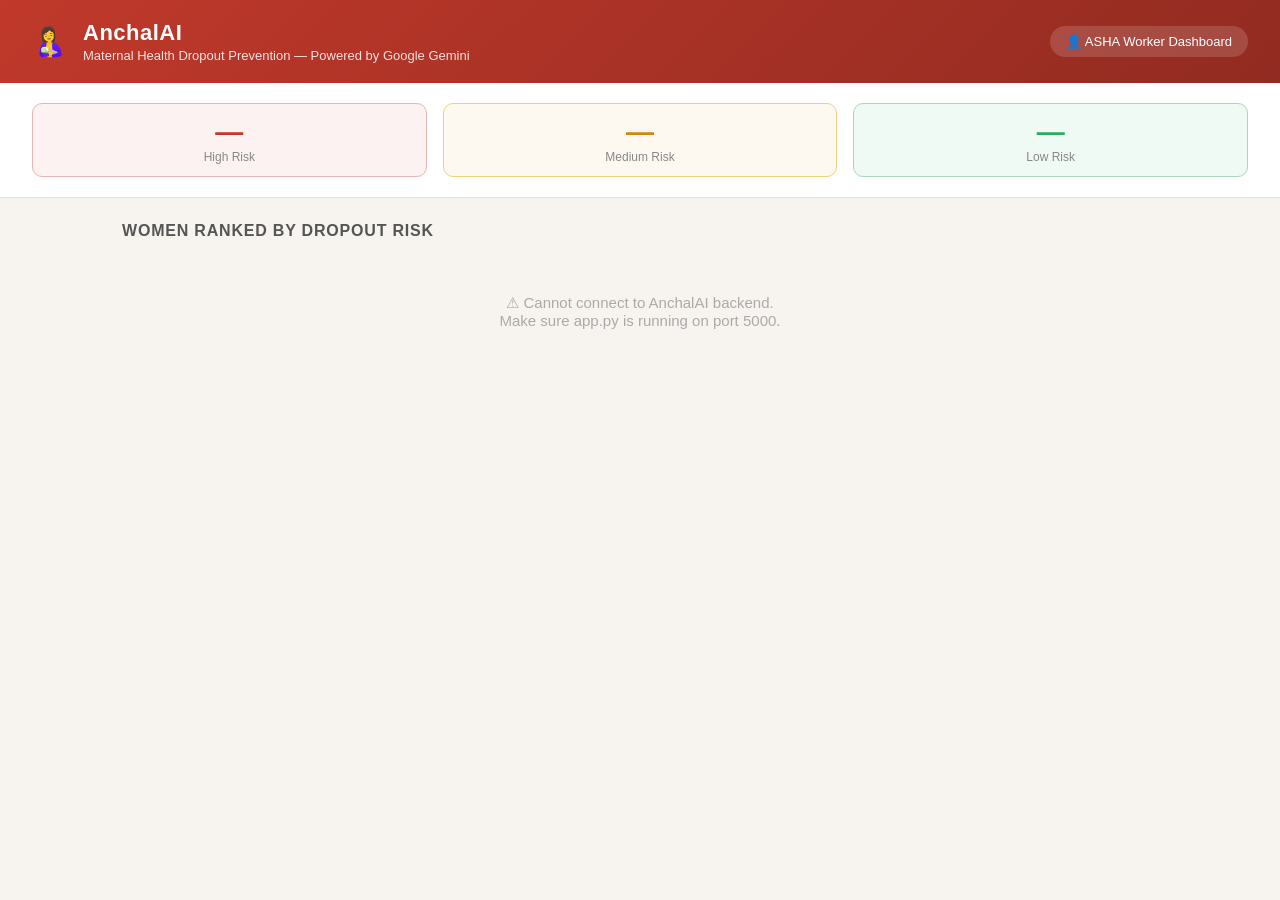
==== frontend/index.html @ 938de01f "Add responsive frontend HTML dashboard" ====
<!DOCTYPE html>
<html lang="en">

<head>
    <meta charset="UTF-8" />
    <meta name="viewport" content="width=device-width, initial-scale=1.0" />
    <title>AnchalAI — Maternal Health Dashboard</title>
    <style>
        * {
            margin: 0;
            padding: 0;
            box-sizing: border-box;
        }

        body {
            font-family: 'Segoe UI', sans-serif;
            background: #f7f3ef;
            color: #2d2d2d;
            min-height: 100vh;
        }

        /* HEADER */
        header {
            background: linear-gradient(135deg, #c0392b, #922b21);
            color: white;
            padding: 20px 32px;
            display: flex;
            align-items: center;
            gap: 16px;
            box-shadow: 0 2px 12px rgba(0, 0, 0, 0.15);
        }

        header .logo {
            font-size: 28px;
        }

        header h1 {
            font-size: 22px;
            font-weight: 700;
            letter-spacing: 0.5px;
        }

        header p {
            font-size: 13px;
            opacity: 0.85;
            margin-top: 2px;
        }

        header .asha-badge {
            margin-left: auto;
            background: rgba(255, 255, 255, 0.15);
            border-radius: 20px;
            padding: 8px 16px;
            font-size: 13px;
        }

        /* STATS BAR */
        .stats-bar {
            display: flex;
            gap: 16px;
            padding: 20px 32px;
            background: white;
            border-bottom: 1px solid #e8e0d8;
        }

        .stat-card {
            flex: 1;
            text-align: center;
            padding: 12px;
            border-radius: 10px;
        }

        .stat-card.high {
            background: #fdf2f2;
            border: 1px solid #e8b4b4;
        }

        .stat-card.medium {
            background: #fef9f0;
            border: 1px solid #f0d080;
        }

        .stat-card.low {
            background: #f0faf4;
            border: 1px solid #a8d8b8;
        }

        .stat-card .number {
            font-size: 28px;
            font-weight: 800;
        }

        .stat-card.high .number {
            color: #c0392b;
        }

        .stat-card.medium .number {
            color: #d4860a;
        }

        .stat-card.low .number {
            color: #27ae60;
        }

        .stat-card .label {
            font-size: 12px;
            color: #888;
            margin-top: 2px;
        }

        /* MAIN */
        main {
            padding: 24px 32px;
            max-width: 1100px;
            margin: 0 auto;
        }

        .section-title {
            font-size: 16px;
            font-weight: 700;
            color: #555;
            margin-bottom: 14px;
            text-transform: uppercase;
            letter-spacing: 0.8px;
        }

        /* WOMAN CARDS */
        .women-list {
            display: flex;
            flex-direction: column;
            gap: 12px;
        }

        .woman-card {
            background: white;
            border-radius: 12px;
            padding: 18px 22px;
            display: flex;
            align-items: center;
            gap: 18px;
            box-shadow: 0 1px 6px rgba(0, 0, 0, 0.06);
            border-left: 5px solid #ddd;
            cursor: pointer;
            transition: transform 0.15s, box-shadow 0.15s;
        }

        .woman-card:hover {
            transform: translateY(-2px);
            box-shadow: 0 4px 16px rgba(0, 0, 0, 0.1);
        }

        .woman-card.High {
            border-left-color: #c0392b;
        }

        .woman-card.Medium {
            border-left-color: #e67e22;
        }

        .woman-card.Low {
            border-left-color: #27ae60;
        }

        .rank {
            font-size: 20px;
            font-weight: 800;
            color: #ccc;
            width: 32px;
            text-align: center;
        }

        .avatar {
            width: 44px;
            height: 44px;
            border-radius: 50%;
            background: #f0e6e6;
            display: flex;
            align-items: center;
            justify-content: center;
            font-size: 22px;
        }

        .woman-info {
            flex: 1;
        }

        .woman-info .name {
            font-size: 15px;
            font-weight: 700;
        }

        .woman-info .details {
            font-size: 12px;
            color: #888;
            margin-top: 3px;
        }

        .risk-badge {
            padding: 6px 14px;
            border-radius: 20px;
            font-size: 12px;
            font-weight: 700;
        }

        .risk-badge.High {
            background: #fdf2f2;
            color: #c0392b;
        }

        .risk-badge.Medium {
            background: #fef9f0;
            color: #d4860a;
        }

        .risk-badge.Low {
            background: #f0faf4;
            color: #27ae60;
        }

        .risk-percent {
            font-size: 22px;
            font-weight: 800;
            width: 64px;
            text-align: right;
        }

        .risk-percent.High {
            color: #c0392b;
        }

        .risk-percent.Medium {
            color: #e67e22;
        }

        .risk-percent.Low {
            color: #27ae60;
        }

        .reach-btn {
            background: #c0392b;
            color: white;
            border: none;
            padding: 9px 18px;
            border-radius: 8px;
            font-size: 13px;
            font-weight: 600;
            cursor: pointer;
            transition: background 0.2s;
        }

        .reach-btn:hover {
            background: #a93226;
        }

        /* MODAL */
        .modal-overlay {
            display: none;
            position: fixed;
            inset: 0;
            background: rgba(0, 0, 0, 0.5);
            z-index: 100;
            align-items: center;
            justify-content: center;
        }

        .modal-overlay.active {
            display: flex;
        }

        .modal {
            background: white;
            border-radius: 16px;
            padding: 32px;
            max-width: 520px;
            width: 90%;
            box-shadow: 0 8px 40px rgba(0, 0, 0, 0.2);
        }

        .modal h2 {
            font-size: 18px;
            margin-bottom: 6px;
        }

        .modal .subtitle {
            font-size: 13px;
            color: #888;
            margin-bottom: 20px;
        }

        .factors-list {
            background: #fdf2f2;
            border-radius: 10px;
            padding: 14px 18px;
            margin-bottom: 20px;
        }

        .factors-list p {
            font-size: 13px;
            font-weight: 700;
            color: #c0392b;
            margin-bottom: 8px;
        }

        .factors-list ul {
            list-style: none;
            display: flex;
            flex-direction: column;
            gap: 5px;
        }

        .factors-list ul li::before {
            content: "⚠ ";
            font-size: 11px;
        }

        .factors-list ul li {
            font-size: 13px;
            color: #555;
        }

        .lang-select {
            display: flex;
            gap: 10px;
            margin-bottom: 16px;
        }

        .lang-btn {
            flex: 1;
            padding: 9px;
            border: 2px solid #e0d8d0;
            border-radius: 8px;
            background: white;
            cursor: pointer;
            font-size: 13px;
            font-weight: 600;
            transition: all 0.2s;
        }

        .lang-btn.active {
            border-color: #c0392b;
            background: #fdf2f2;
            color: #c0392b;
        }

        .message-box {
            background: #f7f3ef;
            border-radius: 10px;
            padding: 16px;
            font-size: 15px;
            line-height: 1.7;
            min-height: 80px;
            margin-bottom: 20px;
            border: 1px solid #e8e0d8;
        }

        .message-box.loading {
            color: #aaa;
            font-style: italic;
        }

        .modal-actions {
            display: flex;
            gap: 10px;
        }

        .btn-primary {
            flex: 1;
            background: #c0392b;
            color: white;
            border: none;
            padding: 12px;
            border-radius: 8px;
            font-size: 14px;
            font-weight: 700;
            cursor: pointer;
        }

        .btn-secondary {
            flex: 1;
            background: white;
            color: #555;
            border: 2px solid #e0d8d0;
            padding: 12px;
            border-radius: 8px;
            font-size: 14px;
            font-weight: 600;
            cursor: pointer;
        }

        .loading-spinner {
            text-align: center;
            padding: 40px;
            color: #aaa;
            font-size: 15px;
        }
    </style>
</head>

<body>

    <header>
        <div class="logo">🤱</div>
        <div>
            <h1>AnchalAI</h1>
            <p>Maternal Health Dropout Prevention — Powered by Google Gemini</p>
        </div>
        <div class="asha-badge">👤 ASHA Worker Dashboard</div>
    </header>

    <div class="stats-bar" id="statsBar">
        <div class="stat-card high">
            <div class="number" id="highCount">—</div>
            <div class="label">High Risk</div>
        </div>
        <div class="stat-card medium">
            <div class="number" id="medCount">—</div>
            <div class="label">Medium Risk</div>
        </div>
        <div class="stat-card low">
            <div class="number" id="lowCount">—</div>
            <div class="label">Low Risk</div>
        </div>
    </div>

    <main>
        <div class="section-title">Women Ranked by Dropout Risk</div>
        <div class="women-list" id="womenList">
            <div class="loading-spinner">Loading profiles...</div>
        </div>
    </main>

    <!-- MODAL -->
    <div class="modal-overlay" id="modalOverlay">
        <div class="modal">
            <h2 id="modalTitle">Reach Out</h2>
            <p class="subtitle" id="modalSubtitle"></p>

            <div class="factors-list" id="factorsList"></div>

            <div class="lang-select">
                <button class="lang-btn active" onclick="switchLang('Bengali', this)">বাংলা Bengali</button>
                <button class="lang-btn" onclick="switchLang('Hindi', this)">हिंदी Hindi</button>
                <button class="lang-btn" onclick="switchLang('English', this)">English</button>
            </div>

            <div class="message-box" id="messageBox">Generating message...</div>

            <div class="modal-actions">
                <button class="btn-primary" onclick="markContacted()">✓ Mark Contacted</button>
                <button class="btn-secondary" onclick="closeModal()">Close</button>
            </div>
        </div>
    </div>

    <script>
        const API = "http://127.0.0.1:5000";
        let currentProfile = null;
        let currentLang = "Bengali";
        let allWomen = [];

        const names = [
            "Rina Devi", "Sunita Mondal", "Parvati Das", "Meera Ghosh", "Anita Saha",
            "Lakshmi Roy", "Priya Mandal", "Rekha Biswas", "Champa Sarkar", "Durga Pal",
            "Kavita Singh", "Shanti Devi", "Radha Kumari", "Usha Bala", "Geeta Mahato",
            "Sumitra Das", "Anjali Roy", "Bina Halder", "Mala Chatterjee", "Tara Mondal"
        ];

        async function loadDashboard() {
            try {
                const res = await fetch(`${API}/dashboard`);
                const women = await res.json();
                allWomen = women;

                // Stats
                document.getElementById("highCount").textContent =
                    women.filter(w => w.risk_label === "High").length;
                document.getElementById("medCount").textContent =
                    women.filter(w => w.risk_label === "Medium").length;
                document.getElementById("lowCount").textContent =
                    women.filter(w => w.risk_label === "Low").length;

                // Render cards
                const list = document.getElementById("womenList");
                list.innerHTML = "";

                women.forEach((w, i) => {
                    const missedVisit = w.attended_last_visit === 0 ? "Missed last visit" : "Attended last visit";
                    const card = document.createElement("div");
                    card.className = `woman-card ${w.risk_label}`;
                    card.innerHTML = `
          <div class="rank">${i + 1}</div>
          <div class="avatar">🤱</div>
          <div class="woman-info">
            <div class="name">${names[i] || "Patient #" + w.id}</div>
            <div class="details">Age ${w.age} · ${w.distance_to_phc_km} km from PHC · ${missedVisit}</div>
          </div>
          <span class="risk-badge ${w.risk_label}">${w.risk_label} Risk</span>
          <div class="risk-percent ${w.risk_label}">${w.risk_percent}%</div>
          <button class="reach-btn" onclick="openModal(${i})">Reach Out</button>
        `;
                    list.appendChild(card);
                });

            } catch (e) {
                document.getElementById("womenList").innerHTML =
                    `<div class="loading-spinner">⚠ Cannot connect to AnchalAI backend.<br>Make sure app.py is running on port 5000.</div>`;
            }
        }

        async function openModal(index) {
            const w = allWomen[index];
            currentProfile = w;
            currentLang = "Bengali";

            document.querySelectorAll(".lang-btn").forEach((b, i) => {
                b.classList.toggle("active", i === 0);
            });

            document.getElementById("modalTitle").textContent =
                `Reach Out to ${names[index] || "Patient #" + w.id}`;
            document.getElementById("modalSubtitle").textContent =
                `Risk Score: ${w.risk_percent}% · ${w.risk_label} Risk`;

            document.getElementById("modalOverlay").classList.add("active");
            await generateMessage();
        }

        async function generateMessage() {
            const box = document.getElementById("messageBox");
            box.className = "message-box loading";
            box.textContent = "Generating personalized message with Gemini...";

            try {
                const res = await fetch(`${API}/predict`, {
                    method: "POST",
                    headers: { "Content-Type": "application/json" },
                    body: JSON.stringify({ ...currentProfile, language: currentLang })
                });
                const data = await res.json();

                box.className = "message-box";
                box.textContent = data.message;

                // Show factors
                if (data.top_factors && data.top_factors.length > 0) {
                    document.getElementById("factorsList").innerHTML = `
          <p>⚠ Why she's flagged:</p>
          <ul>${data.top_factors.map(f => `<li>${f}</li>`).join("")}</ul>
        `;
                }

            } catch (e) {
                box.className = "message-box";
                box.textContent = "Error generating message. Check backend connection.";
            }
        }

        async function switchLang(lang, btn) {
            currentLang = lang;
            document.querySelectorAll(".lang-btn").forEach(b => b.classList.remove("active"));
            btn.classList.add("active");
            await generateMessage();
        }

        function markContacted() {
            alert("✓ Marked as contacted. Follow-up scheduled in 7 days.");
            closeModal();
        }

        function closeModal() {
            document.getElementById("modalOverlay").classList.remove("active");
        }

        loadDashboard();
    </script>
</body>

</html>
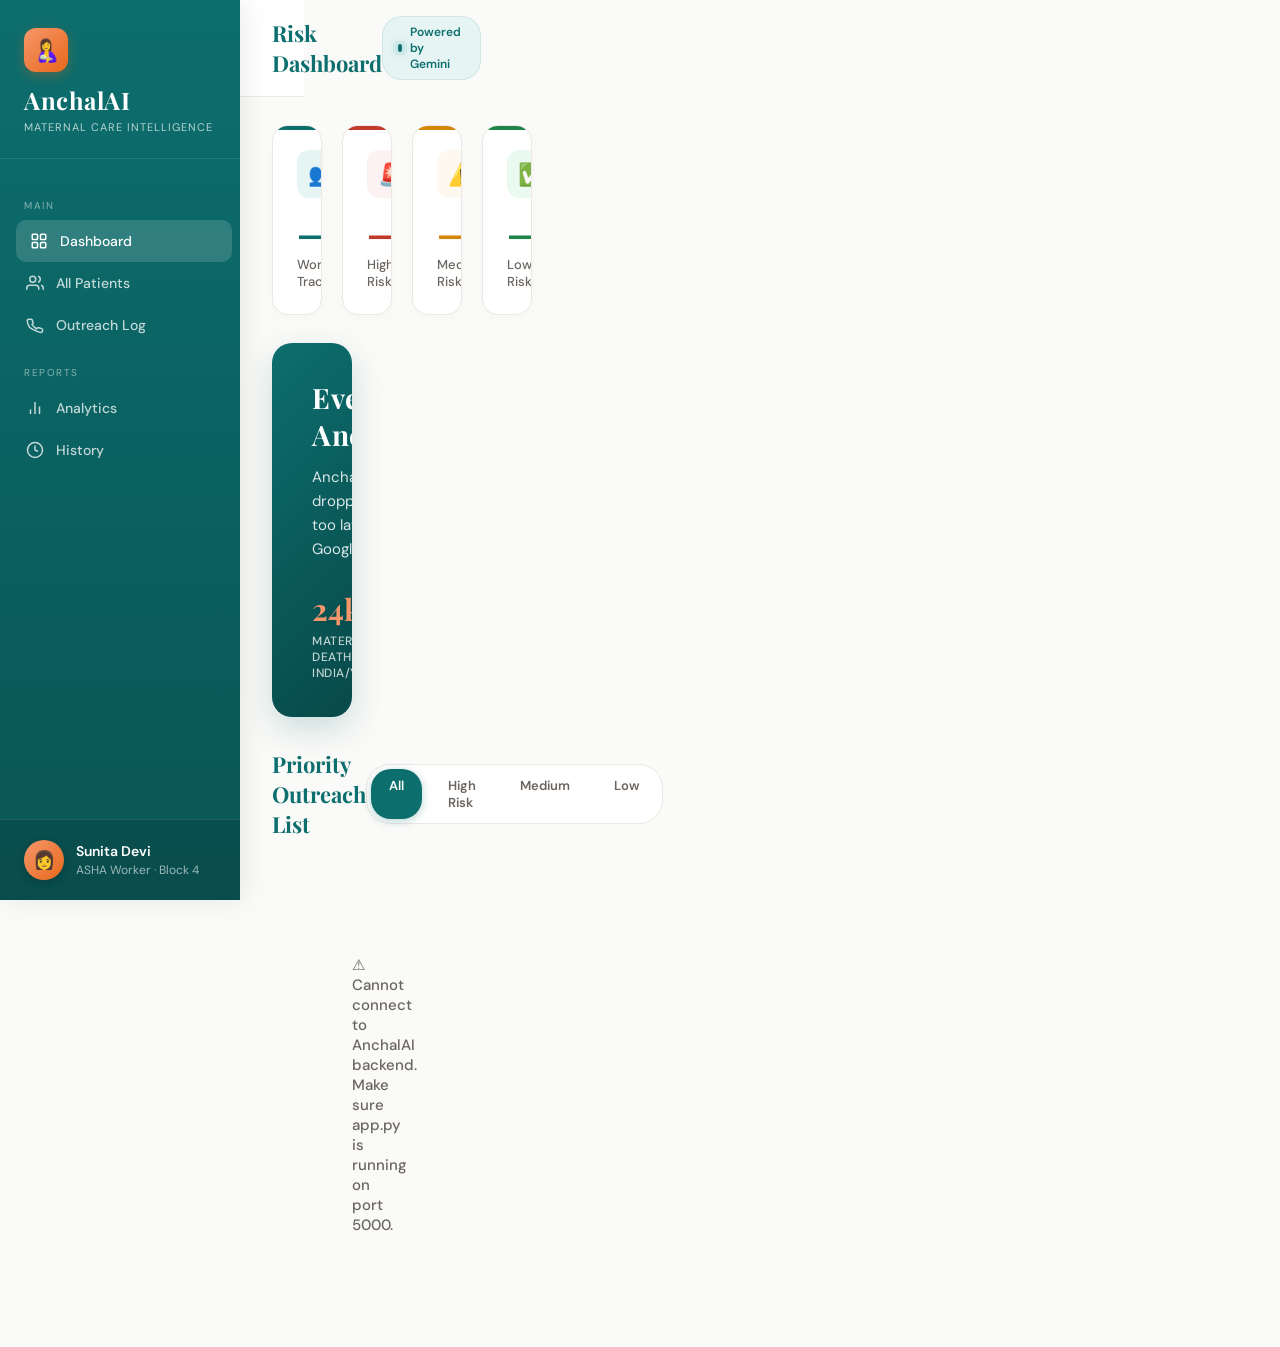
==== commit edea8096: "Enhance frontend design aesthetics" ====
--- a/frontend/index.html
+++ b/frontend/index.html
@@ -4,260 +4,734 @@
 <head>
     <meta charset="UTF-8" />
     <meta name="viewport" content="width=device-width, initial-scale=1.0" />
-    <title>AnchalAI — Maternal Health Dashboard</title>
+    <title>AnchalAI — Maternal Care Intelligence</title>
+    <link
+        href="https://fonts.googleapis.com/css2?family=Playfair+Display:wght@600;700&family=DM+Sans:wght@300;400;500;600&display=swap"
+        rel="stylesheet" />
     <style>
+        :root {
+            --saffron: #E8681A;
+            --saffron-light: #F5976B;
+            --saffron-pale: #FDF0E8;
+            --teal: #0D6E6E;
+            --teal-light: #128080;
+            --teal-pale: #E6F4F4;
+            --crimson: #C0392B;
+            --gold: #D4860A;
+            --gold-pale: #FEF9F0;
+            --green: #1E8449;
+            --green-pale: #EAFAF1;
+            --charcoal: #1C1C1E;
+            --warm-gray: #6B6560;
+            --border: #EDE8E3;
+            --surface: #FAFAF8;
+            --white: #FFFFFF;
+        }
+
         * {
             margin: 0;
             padding: 0;
             box-sizing: border-box;
         }
 
+        ::-webkit-scrollbar {
+            width: 8px;
+        }
+
+        ::-webkit-scrollbar-track {
+            background: transparent;
+        }
+
+        ::-webkit-scrollbar-thumb {
+            background: rgba(0, 0, 0, 0.15);
+            border-radius: 4px;
+        }
+
+        ::-webkit-scrollbar-thumb:hover {
+            background: rgba(0, 0, 0, 0.25);
+        }
+
         body {
-            font-family: 'Segoe UI', sans-serif;
-            background: #f7f3ef;
-            color: #2d2d2d;
+            font-family: 'DM Sans', sans-serif;
+            background: var(--surface);
+            color: var(--charcoal);
             min-height: 100vh;
-        }
-
-        /* HEADER */
-        header {
-            background: linear-gradient(135deg, #c0392b, #922b21);
+            overflow-x: hidden;
+        }
+
+        /* ── SIDEBAR ── */
+        .layout {
+            display: grid;
+            grid-template-columns: 240px 1fr;
+            min-height: 100vh;
+        }
+
+        aside {
+            background: linear-gradient(180deg, var(--teal) 0%, #0A5555 100%);
             color: white;
-            padding: 20px 32px;
-            display: flex;
-            align-items: center;
-            gap: 16px;
-            box-shadow: 0 2px 12px rgba(0, 0, 0, 0.15);
-        }
-
-        header .logo {
-            font-size: 28px;
-        }
-
-        header h1 {
+            display: flex;
+            flex-direction: column;
+            padding: 0;
+            position: fixed;
+            top: 0;
+            left: 0;
+            height: 100vh;
+            width: 240px;
+            z-index: 10;
+            box-shadow: 4px 0 24px rgba(0, 0, 0, 0.08);
+        }
+
+        .sidebar-brand {
+            padding: 28px 24px 24px;
+            border-bottom: 1px solid rgba(255, 255, 255, 0.1);
+        }
+
+        .brand-icon {
+            width: 44px;
+            height: 44px;
+            background: linear-gradient(135deg, var(--saffron-light), var(--saffron));
+            border-radius: 12px;
+            display: flex;
+            align-items: center;
+            justify-content: center;
+            font-size: 22px;
+            margin-bottom: 12px;
+            box-shadow: 0 4px 12px rgba(232, 104, 26, 0.3);
+        }
+
+        .brand-name {
+            font-family: 'Playfair Display', serif;
+            font-size: 24px;
+            font-weight: 700;
+            letter-spacing: 0.5px;
+        }
+
+        .brand-tagline {
+            font-size: 11px;
+            opacity: 0.7;
+            margin-top: 4px;
+            text-transform: uppercase;
+            letter-spacing: 1px;
+        }
+
+        .sidebar-nav {
+            padding: 20px 12px;
+            flex: 1;
+        }
+
+        .nav-label {
+            font-size: 10px;
+            text-transform: uppercase;
+            letter-spacing: 1.5px;
+            opacity: 0.5;
+            padding: 0 12px;
+            margin-bottom: 8px;
+            margin-top: 20px;
+        }
+
+        .nav-item {
+            display: flex;
+            align-items: center;
+            gap: 12px;
+            padding: 12px 14px;
+            border-radius: 10px;
+            font-size: 14px;
+            font-weight: 500;
+            cursor: pointer;
+            transition: all 0.2s ease;
+            opacity: 0.75;
+        }
+
+        .nav-item.active {
+            background: rgba(255, 255, 255, 0.15);
+            opacity: 1;
+            transform: translateX(4px);
+        }
+
+        .nav-item:hover:not(.active) {
+            background: rgba(255, 255, 255, 0.08);
+            opacity: 1;
+            transform: translateX(2px);
+        }
+
+        .sidebar-footer {
+            padding: 20px 24px;
+            border-top: 1px solid rgba(255, 255, 255, 0.1);
+            background: rgba(0, 0, 0, 0.1);
+        }
+
+        .asha-profile {
+            display: flex;
+            align-items: center;
+            gap: 12px;
+        }
+
+        .asha-avatar {
+            width: 40px;
+            height: 40px;
+            background: linear-gradient(135deg, var(--saffron-light), var(--saffron));
+            border-radius: 50%;
+            display: flex;
+            align-items: center;
+            justify-content: center;
+            font-size: 18px;
+            box-shadow: 0 2px 8px rgba(0, 0, 0, 0.2);
+        }
+
+        .asha-name {
+            font-size: 14px;
+            font-weight: 600;
+        }
+
+        .asha-role {
+            font-size: 12px;
+            opacity: 0.6;
+            margin-top: 2px;
+        }
+
+        /* ── MAIN CONTENT ── */
+        .main-content {
+            margin-left: 240px;
+            display: flex;
+            flex-direction: column;
+            min-height: 100vh;
+        }
+
+        /* ── TOPBAR ── */
+        .topbar {
+            background: rgba(255, 255, 255, 0.9);
+            backdrop-filter: blur(8px);
+            -webkit-backdrop-filter: blur(8px);
+            border-bottom: 1px solid var(--border);
+            padding: 16px 32px;
+            display: flex;
+            align-items: center;
+            justify-content: space-between;
+            position: sticky;
+            top: 0;
+            z-index: 5;
+        }
+
+        .topbar h1 {
+            font-family: 'Playfair Display', serif;
             font-size: 22px;
             font-weight: 700;
-            letter-spacing: 0.5px;
-        }
-
-        header p {
-            font-size: 13px;
-            opacity: 0.85;
-            margin-top: 2px;
-        }
-
-        header .asha-badge {
-            margin-left: auto;
-            background: rgba(255, 255, 255, 0.15);
+            color: var(--teal);
+        }
+
+        .topbar-right {
+            display: flex;
+            align-items: center;
+            gap: 16px;
+        }
+
+        .powered-badge {
+            display: flex;
+            align-items: center;
+            gap: 8px;
+            background: var(--teal-pale);
+            color: var(--teal);
+            padding: 8px 16px;
             border-radius: 20px;
-            padding: 8px 16px;
-            font-size: 13px;
-        }
-
-        /* STATS BAR */
-        .stats-bar {
-            display: flex;
-            gap: 16px;
-            padding: 20px 32px;
+            font-size: 12px;
+            font-weight: 600;
+            box-shadow: inset 0 0 0 1px rgba(13, 110, 110, 0.1);
+        }
+
+        .gemini-dot {
+            width: 8px;
+            height: 8px;
+            background: var(--teal);
+            border-radius: 50%;
+            animation: pulse 2s infinite;
+            box-shadow: 0 0 8px var(--teal-light);
+        }
+
+        @keyframes pulse {
+
+            0%,
+            100% {
+                opacity: 1;
+                transform: scale(1);
+            }
+
+            50% {
+                opacity: 0.4;
+                transform: scale(0.85);
+            }
+        }
+
+        @keyframes fadeUp {
+            from {
+                opacity: 0;
+                transform: translateY(15px);
+            }
+
+            to {
+                opacity: 1;
+                transform: translateY(0);
+            }
+        }
+
+        /* ── STATS ROW ── */
+        .stats-row {
+            display: grid;
+            grid-template-columns: repeat(4, 1fr);
+            gap: 20px;
+            padding: 28px 32px 0;
+            animation: fadeUp 0.5s ease-out forwards;
+        }
+
+        .stat-card {
             background: white;
-            border-bottom: 1px solid #e8e0d8;
-        }
-
-        .stat-card {
-            flex: 1;
-            text-align: center;
-            padding: 12px;
-            border-radius: 10px;
-        }
-
-        .stat-card.high {
-            background: #fdf2f2;
-            border: 1px solid #e8b4b4;
-        }
-
-        .stat-card.medium {
-            background: #fef9f0;
-            border: 1px solid #f0d080;
-        }
-
-        .stat-card.low {
-            background: #f0faf4;
-            border: 1px solid #a8d8b8;
-        }
-
-        .stat-card .number {
-            font-size: 28px;
-            font-weight: 800;
-        }
-
-        .stat-card.high .number {
-            color: #c0392b;
-        }
-
-        .stat-card.medium .number {
-            color: #d4860a;
-        }
-
-        .stat-card.low .number {
-            color: #27ae60;
-        }
-
-        .stat-card .label {
-            font-size: 12px;
-            color: #888;
-            margin-top: 2px;
-        }
-
-        /* MAIN */
-        main {
-            padding: 24px 32px;
-            max-width: 1100px;
-            margin: 0 auto;
-        }
-
-        .section-title {
-            font-size: 16px;
-            font-weight: 700;
-            color: #555;
-            margin-bottom: 14px;
-            text-transform: uppercase;
-            letter-spacing: 0.8px;
-        }
-
-        /* WOMAN CARDS */
-        .women-list {
-            display: flex;
-            flex-direction: column;
-            gap: 12px;
-        }
-
-        .woman-card {
-            background: white;
+            border-radius: 16px;
+            padding: 24px;
+            border: 1px solid var(--border);
+            position: relative;
+            overflow: hidden;
+            box-shadow: 0 4px 12px rgba(0, 0, 0, 0.02);
+            transition: transform 0.2s, box-shadow 0.2s;
+        }
+
+        .stat-card:hover {
+            transform: translateY(-4px);
+            box-shadow: 0 12px 24px rgba(0, 0, 0, 0.06);
+        }
+
+        .stat-card::before {
+            content: '';
+            position: absolute;
+            top: 0;
+            left: 0;
+            right: 0;
+            height: 4px;
+        }
+
+        .stat-card.total::before {
+            background: var(--teal);
+        }
+
+        .stat-card.high::before {
+            background: var(--crimson);
+        }
+
+        .stat-card.medium::before {
+            background: var(--gold);
+        }
+
+        .stat-card.low::before {
+            background: var(--green);
+        }
+
+        .stat-icon {
+            width: 48px;
+            height: 48px;
             border-radius: 12px;
-            padding: 18px 22px;
-            display: flex;
-            align-items: center;
-            gap: 18px;
-            box-shadow: 0 1px 6px rgba(0, 0, 0, 0.06);
-            border-left: 5px solid #ddd;
-            cursor: pointer;
-            transition: transform 0.15s, box-shadow 0.15s;
-        }
-
-        .woman-card:hover {
-            transform: translateY(-2px);
-            box-shadow: 0 4px 16px rgba(0, 0, 0, 0.1);
-        }
-
-        .woman-card.High {
-            border-left-color: #c0392b;
-        }
-
-        .woman-card.Medium {
-            border-left-color: #e67e22;
-        }
-
-        .woman-card.Low {
-            border-left-color: #27ae60;
-        }
-
-        .rank {
-            font-size: 20px;
-            font-weight: 800;
-            color: #ccc;
-            width: 32px;
-            text-align: center;
-        }
-
-        .avatar {
-            width: 44px;
-            height: 44px;
-            border-radius: 50%;
-            background: #f0e6e6;
             display: flex;
             align-items: center;
             justify-content: center;
             font-size: 22px;
-        }
-
-        .woman-info {
-            flex: 1;
-        }
-
-        .woman-info .name {
+            margin-bottom: 16px;
+        }
+
+        .stat-card.total .stat-icon {
+            background: var(--teal-pale);
+        }
+
+        .stat-card.high .stat-icon {
+            background: #FDF2F2;
+        }
+
+        .stat-card.medium .stat-icon {
+            background: var(--gold-pale);
+        }
+
+        .stat-card.low .stat-icon {
+            background: var(--green-pale);
+        }
+
+        .stat-number {
+            font-family: 'Playfair Display', serif;
+            font-size: 36px;
+            font-weight: 700;
+            line-height: 1;
+        }
+
+        .stat-card.total .stat-number {
+            color: var(--teal);
+        }
+
+        .stat-card.high .stat-number {
+            color: var(--crimson);
+        }
+
+        .stat-card.medium .stat-number {
+            color: var(--gold);
+        }
+
+        .stat-card.low .stat-number {
+            color: var(--green);
+        }
+
+        .stat-label {
+            font-size: 13px;
+            font-weight: 500;
+            color: var(--warm-gray);
+            margin-top: 6px;
+        }
+
+        /* ── HERO ILLUSTRATION CARD ── */
+        .hero-card {
+            margin: 28px 32px 0;
+            background: linear-gradient(135deg, var(--teal) 0%, #084949 100%);
+            border-radius: 20px;
+            padding: 36px 40px;
+            display: flex;
+            align-items: center;
+            justify-content: space-between;
+            overflow: hidden;
+            position: relative;
+            box-shadow: 0 12px 32px rgba(13, 110, 110, 0.2);
+            animation: fadeUp 0.6s ease-out forwards;
+            animation-delay: 0.1s;
+            opacity: 0;
+        }
+
+        .hero-card::before {
+            content: '';
+            position: absolute;
+            top: -60px;
+            right: 240px;
+            width: 240px;
+            height: 240px;
+            background: radial-gradient(circle, rgba(255, 255, 255, 0.08) 0%, rgba(255, 255, 255, 0) 70%);
+            border-radius: 50%;
+        }
+
+        .hero-card::after {
+            content: '';
+            position: absolute;
+            bottom: -80px;
+            right: 100px;
+            width: 200px;
+            height: 200px;
+            background: radial-gradient(circle, rgba(255, 255, 255, 0.06) 0%, rgba(255, 255, 255, 0) 70%);
+            border-radius: 50%;
+        }
+
+        .hero-text {
+            color: white;
+            position: relative;
+            z-index: 2;
+        }
+
+        .hero-text h2 {
+            font-family: 'Playfair Display', serif;
+            font-size: 28px;
+            margin-bottom: 12px;
+            font-weight: 700;
+            letter-spacing: 0.5px;
+        }
+
+        .hero-text p {
             font-size: 15px;
+            opacity: 0.85;
+            max-width: 440px;
+            line-height: 1.6;
+        }
+
+        .hero-stats {
+            display: flex;
+            gap: 40px;
+            margin-top: 28px;
+        }
+
+        .hero-stat .hs-num {
+            font-family: 'Playfair Display', serif;
+            font-size: 30px;
+            color: var(--saffron-light);
             font-weight: 700;
-        }
-
-        .woman-info .details {
+            text-shadow: 0 2px 4px rgba(0, 0, 0, 0.1);
+        }
+
+        .hero-stat .hs-label {
             font-size: 12px;
-            color: #888;
-            margin-top: 3px;
-        }
-
-        .risk-badge {
-            padding: 6px 14px;
+            font-weight: 500;
+            opacity: 0.75;
+            margin-top: 4px;
+            text-transform: uppercase;
+            letter-spacing: 0.5px;
+        }
+
+        .hero-illustration {
+            position: relative;
+            z-index: 1;
+            filter: drop-shadow(0 8px 16px rgba(0, 0, 0, 0.15));
+            transition: transform 0.5s cubic-bezier(0.175, 0.885, 0.32, 1.275);
+        }
+
+        .hero-card:hover .hero-illustration {
+            transform: scale(1.05) translateY(-5px);
+        }
+
+        /* SVG Illustration */
+        .mother-svg {
+            width: 180px;
+            height: 180px;
+            opacity: 0.95;
+        }
+
+        /* ── WOMEN LIST ── */
+        .list-section {
+            padding: 32px;
+        }
+
+        .list-header {
+            display: flex;
+            align-items: center;
+            justify-content: space-between;
+            margin-bottom: 20px;
+            animation: fadeUp 0.6s ease-out forwards;
+            animation-delay: 0.2s;
+            opacity: 0;
+        }
+
+        .list-title {
+            font-family: 'Playfair Display', serif;
+            font-size: 22px;
+            font-weight: 700;
+            color: var(--teal);
+        }
+
+        .filter-tabs {
+            display: flex;
+            gap: 8px;
+            background: white;
+            padding: 4px;
+            border-radius: 24px;
+            border: 1px solid var(--border);
+        }
+
+        .filter-tab {
+            padding: 8px 18px;
             border-radius: 20px;
-            font-size: 12px;
-            font-weight: 700;
-        }
-
-        .risk-badge.High {
-            background: #fdf2f2;
-            color: #c0392b;
-        }
-
-        .risk-badge.Medium {
-            background: #fef9f0;
-            color: #d4860a;
-        }
-
-        .risk-badge.Low {
-            background: #f0faf4;
-            color: #27ae60;
-        }
-
-        .risk-percent {
-            font-size: 22px;
-            font-weight: 800;
-            width: 64px;
-            text-align: right;
-        }
-
-        .risk-percent.High {
-            color: #c0392b;
-        }
-
-        .risk-percent.Medium {
-            color: #e67e22;
-        }
-
-        .risk-percent.Low {
-            color: #27ae60;
-        }
-
-        .reach-btn {
-            background: #c0392b;
-            color: white;
-            border: none;
-            padding: 9px 18px;
-            border-radius: 8px;
             font-size: 13px;
             font-weight: 600;
             cursor: pointer;
-            transition: background 0.2s;
+            color: var(--warm-gray);
+            transition: all 0.2s ease;
+        }
+
+        .filter-tab.active {
+            background: var(--teal);
+            color: white;
+            box-shadow: 0 2px 8px rgba(13, 110, 110, 0.3);
+        }
+
+        .filter-tab:hover:not(.active) {
+            background: var(--teal-pale);
+            color: var(--teal);
+        }
+
+        .women-grid {
+            display: flex;
+            flex-direction: column;
+            gap: 12px;
+        }
+
+        .woman-card {
+            background: white;
+            border-radius: 16px;
+            padding: 20px 24px;
+            display: flex;
+            align-items: center;
+            gap: 20px;
+            border: 1px solid var(--border);
+            cursor: pointer;
+            transition: all 0.3s cubic-bezier(0.16, 1, 0.3, 1);
+            position: relative;
+            overflow: hidden;
+            opacity: 0;
+            animation: fadeUp 0.5s ease-out forwards;
+        }
+
+        .woman-card::before {
+            content: '';
+            position: absolute;
+            left: 0;
+            top: 0;
+            bottom: 0;
+            width: 5px;
+            border-radius: 5px 0 0 5px;
+            transition: width 0.2s;
+        }
+
+        .woman-card.High::before {
+            background: var(--crimson);
+        }
+
+        .woman-card.Medium::before {
+            background: var(--gold);
+        }
+
+        .woman-card.Low::before {
+            background: var(--green);
+        }
+
+        .woman-card:hover {
+            transform: translateY(-3px) scale(1.01);
+            box-shadow: 0 16px 32px rgba(0, 0, 0, 0.06);
+            border-color: transparent;
+        }
+
+        .woman-card:hover::before {
+            width: 8px;
+        }
+
+        .woman-rank {
+            font-family: 'Playfair Display', serif;
+            font-size: 20px;
+            color: #D0C8C0;
+            width: 32px;
+            text-align: center;
+            flex-shrink: 0;
+            font-weight: 600;
+        }
+
+        /* Avatar */
+        .woman-avatar {
+            width: 52px;
+            height: 52px;
+            border-radius: 14px;
+            display: flex;
+            align-items: center;
+            justify-content: center;
+            flex-shrink: 0;
+            position: relative;
+            overflow: hidden;
+            box-shadow: inset 0 0 0 1px rgba(0, 0, 0, 0.05);
+        }
+
+        .woman-avatar svg {
+            width: 100%;
+            height: 100%;
+        }
+
+        .woman-details {
+            flex: 1;
+            min-width: 0;
+        }
+
+        .woman-name {
+            font-size: 16px;
+            font-weight: 700;
+            margin-bottom: 6px;
+            color: var(--charcoal);
+        }
+
+        .woman-meta {
+            display: flex;
+            gap: 16px;
+        }
+
+        .meta-chip {
+            display: flex;
+            align-items: center;
+            gap: 6px;
+            font-size: 13px;
+            color: var(--warm-gray);
+            font-weight: 500;
+            background: var(--surface);
+            padding: 4px 10px;
+            border-radius: 6px;
+        }
+
+        .meta-chip svg {
+            width: 14px;
+            height: 14px;
+        }
+
+        .risk-indicator {
+            display: flex;
+            flex-direction: column;
+            align-items: flex-end;
+            gap: 8px;
+            flex-shrink: 0;
+            margin-right: 16px;
+        }
+
+        .risk-percent {
+            font-family: 'Playfair Display', serif;
+            font-size: 28px;
+            font-weight: 700;
+            line-height: 1;
+        }
+
+        .risk-percent.High {
+            color: var(--crimson);
+        }
+
+        .risk-percent.Medium {
+            color: var(--gold);
+        }
+
+        .risk-percent.Low {
+            color: var(--green);
+        }
+
+        .risk-label {
+            font-size: 11px;
+            font-weight: 700;
+            padding: 4px 12px;
+            border-radius: 20px;
+            text-transform: uppercase;
+            letter-spacing: 0.8px;
+        }
+
+        .risk-label.High {
+            background: #FDF2F2;
+            color: var(--crimson);
+        }
+
+        .risk-label.Medium {
+            background: var(--gold-pale);
+            color: var(--gold);
+        }
+
+        .risk-label.Low {
+            background: var(--green-pale);
+            color: var(--green);
+        }
+
+        .reach-btn {
+            background: var(--saffron);
+            color: white;
+            border: none;
+            padding: 12px 24px;
+            border-radius: 12px;
+            font-size: 14px;
+            font-weight: 600;
+            cursor: pointer;
+            transition: all 0.2s;
+            flex-shrink: 0;
+            font-family: 'DM Sans', sans-serif;
+            box-shadow: 0 4px 12px rgba(232, 104, 26, 0.2);
         }
 
         .reach-btn:hover {
-            background: #a93226;
-        }
-
-        /* MODAL */
+            background: #D4551A;
+            transform: translateY(-2px);
+            box-shadow: 0 6px 16px rgba(232, 104, 26, 0.3);
+        }
+
+        /* ── MODAL ── */
         .modal-overlay {
             display: none;
             position: fixed;
             inset: 0;
-            background: rgba(0, 0, 0, 0.5);
+            background: rgba(28, 28, 30, 0.5);
+            backdrop-filter: blur(8px);
+            -webkit-backdrop-filter: blur(8px);
             z-index: 100;
             align-items: center;
             justify-content: center;
@@ -269,194 +743,555 @@
 
         .modal {
             background: white;
+            border-radius: 24px;
+            width: 90%;
+            max-width: 560px;
+            overflow: hidden;
+            box-shadow: 0 24px 80px rgba(0, 0, 0, 0.25);
+            animation: modalPop 0.4s cubic-bezier(0.16, 1, 0.3, 1);
+        }
+
+        @keyframes modalPop {
+            0% {
+                transform: scale(0.95) translateY(20px);
+                opacity: 0;
+            }
+
+            100% {
+                transform: scale(1) translateY(0);
+                opacity: 1;
+            }
+        }
+
+        .modal-header {
+            background: linear-gradient(135deg, var(--teal), #0A5555);
+            padding: 28px 32px;
+            color: white;
+            position: relative;
+        }
+
+        .modal-header-top {
+            display: flex;
+            align-items: flex-start;
+            justify-content: space-between;
+            margin-bottom: 20px;
+        }
+
+        .modal-patient-info h3 {
+            font-family: 'Playfair Display', serif;
+            font-size: 24px;
+            margin-bottom: 6px;
+            letter-spacing: 0.5px;
+        }
+
+        .modal-patient-info p {
+            font-size: 14px;
+            opacity: 0.8;
+            font-weight: 500;
+        }
+
+        .modal-risk-badge {
+            background: rgba(255, 255, 255, 0.15);
             border-radius: 16px;
+            padding: 12px 20px;
+            text-align: center;
+            border: 1px solid rgba(255, 255, 255, 0.1);
+            backdrop-filter: blur(4px);
+        }
+
+        .modal-risk-badge .mrb-num {
+            font-family: 'Playfair Display', serif;
+            font-size: 32px;
+            font-weight: 700;
+            color: var(--saffron-light);
+            line-height: 1;
+        }
+
+        .modal-risk-badge .mrb-label {
+            font-size: 11px;
+            opacity: 0.7;
+            text-transform: uppercase;
+            letter-spacing: 1px;
+            margin-top: 4px;
+            font-weight: 600;
+        }
+
+        .close-btn {
+            position: absolute;
+            top: 16px;
+            right: 16px;
+            background: rgba(255, 255, 255, 0.15);
+            border: none;
+            color: white;
+            width: 32px;
+            height: 32px;
+            border-radius: 50%;
+            cursor: pointer;
+            font-size: 14px;
+            display: flex;
+            align-items: center;
+            justify-content: center;
+            transition: background 0.2s;
+        }
+
+        .close-btn:hover {
+            background: rgba(255, 255, 255, 0.25);
+        }
+
+        .modal-body {
             padding: 32px;
-            max-width: 520px;
-            width: 90%;
-            box-shadow: 0 8px 40px rgba(0, 0, 0, 0.2);
-        }
-
-        .modal h2 {
-            font-size: 18px;
-            margin-bottom: 6px;
-        }
-
-        .modal .subtitle {
+        }
+
+        .factors-section {
+            background: #FDF2F2;
+            border-radius: 16px;
+            padding: 20px;
+            margin-bottom: 24px;
+            border: 1px solid #F0C0C0;
+        }
+
+        .factors-title {
+            font-size: 12px;
+            font-weight: 700;
+            text-transform: uppercase;
+            letter-spacing: 1.2px;
+            color: var(--crimson);
+            margin-bottom: 12px;
+            display: flex;
+            align-items: center;
+            gap: 6px;
+        }
+
+        .factor-chips {
+            display: flex;
+            flex-wrap: wrap;
+            gap: 8px;
+        }
+
+        .factor-chip {
+            background: white;
+            border: 1px solid #F0C0C0;
+            border-radius: 20px;
+            padding: 6px 14px;
             font-size: 13px;
-            color: #888;
+            color: var(--crimson);
+            font-weight: 500;
+            box-shadow: 0 2px 4px rgba(192, 57, 43, 0.05);
+        }
+
+        .lang-section {
             margin-bottom: 20px;
         }
 
-        .factors-list {
-            background: #fdf2f2;
-            border-radius: 10px;
-            padding: 14px 18px;
-            margin-bottom: 20px;
-        }
-
-        .factors-list p {
+        .lang-section-label {
             font-size: 13px;
-            font-weight: 700;
-            color: #c0392b;
-            margin-bottom: 8px;
-        }
-
-        .factors-list ul {
-            list-style: none;
-            display: flex;
-            flex-direction: column;
-            gap: 5px;
-        }
-
-        .factors-list ul li::before {
-            content: "⚠ ";
-            font-size: 11px;
-        }
-
-        .factors-list ul li {
-            font-size: 13px;
-            color: #555;
-        }
-
-        .lang-select {
-            display: flex;
-            gap: 10px;
-            margin-bottom: 16px;
-        }
-
-        .lang-btn {
+            font-weight: 600;
+            color: var(--warm-gray);
+            margin-bottom: 10px;
+            text-transform: uppercase;
+            letter-spacing: 0.8px;
+        }
+
+        .lang-tabs {
+            display: flex;
+            gap: 12px;
+        }
+
+        .lang-tab {
             flex: 1;
-            padding: 9px;
-            border: 2px solid #e0d8d0;
-            border-radius: 8px;
+            padding: 12px;
+            border: 2px solid var(--border);
+            border-radius: 12px;
             background: white;
             cursor: pointer;
+            font-size: 14px;
+            font-weight: 600;
+            transition: all 0.2s ease;
+            font-family: 'DM Sans', sans-serif;
+            color: var(--warm-gray);
+        }
+
+        .lang-tab.active {
+            border-color: var(--teal);
+            background: var(--teal-pale);
+            color: var(--teal);
+            box-shadow: 0 4px 12px rgba(13, 110, 110, 0.1);
+        }
+
+        .message-section {
+            margin-bottom: 28px;
+        }
+
+        .message-label {
             font-size: 13px;
             font-weight: 600;
-            transition: all 0.2s;
-        }
-
-        .lang-btn.active {
-            border-color: #c0392b;
-            background: #fdf2f2;
-            color: #c0392b;
+            color: var(--warm-gray);
+            margin-bottom: 12px;
+            text-transform: uppercase;
+            letter-spacing: 0.8px;
+            display: flex;
+            align-items: center;
+            gap: 8px;
+        }
+
+        .gemini-tag {
+            background: linear-gradient(135deg, #4285F4, #9B72CB, #D96570);
+            color: white;
+            font-size: 11px;
+            padding: 3px 10px;
+            border-radius: 12px;
+            font-weight: 700;
+            letter-spacing: 0.5px;
         }
 
         .message-box {
-            background: #f7f3ef;
-            border-radius: 10px;
-            padding: 16px;
+            background: var(--saffron-pale);
+            border: 1.5px solid #F0D0B8;
+            border-radius: 16px;
+            padding: 24px;
+            font-size: 16px;
+            line-height: 1.6;
+            min-height: 120px;
+            color: var(--charcoal);
+            position: relative;
+            box-shadow: inset 0 2px 8px rgba(0, 0, 0, 0.02);
+            transition: all 0.3s ease;
+        }
+
+        .message-box.loading {
+            color: var(--warm-gray);
+            font-style: italic;
             font-size: 15px;
-            line-height: 1.7;
-            min-height: 80px;
-            margin-bottom: 20px;
-            border: 1px solid #e8e0d8;
-        }
-
-        .message-box.loading {
-            color: #aaa;
-            font-style: italic;
+            display: flex;
+            align-items: center;
+            gap: 12px;
+        }
+
+        .loading-dots {
+            display: flex;
+            gap: 6px;
+        }
+
+        .loading-dots span {
+            width: 8px;
+            height: 8px;
+            background: var(--saffron);
+            border-radius: 50%;
+            animation: bounce 1.2s infinite;
+        }
+
+        .loading-dots span:nth-child(2) {
+            animation-delay: 0.2s;
+        }
+
+        .loading-dots span:nth-child(3) {
+            animation-delay: 0.4s;
         }
 
         .modal-actions {
             display: flex;
-            gap: 10px;
+            gap: 16px;
         }
 
         .btn-primary {
-            flex: 1;
-            background: #c0392b;
+            flex: 2;
+            background: var(--teal);
             color: white;
             border: none;
-            padding: 12px;
-            border-radius: 8px;
-            font-size: 14px;
+            padding: 16px;
+            border-radius: 14px;
+            font-size: 15px;
             font-weight: 700;
             cursor: pointer;
+            font-family: 'DM Sans', sans-serif;
+            transition: all 0.2s ease;
+            box-shadow: 0 4px 16px rgba(13, 110, 110, 0.2);
+        }
+
+        .btn-primary:hover {
+            background: var(--teal-light);
+            transform: translateY(-2px);
+            box-shadow: 0 6px 20px rgba(13, 110, 110, 0.3);
         }
 
         .btn-secondary {
             flex: 1;
             background: white;
-            color: #555;
-            border: 2px solid #e0d8d0;
-            padding: 12px;
-            border-radius: 8px;
-            font-size: 14px;
-            font-weight: 600;
+            color: var(--warm-gray);
+            border: 2px solid var(--border);
+            padding: 16px;
+            border-radius: 14px;
+            font-size: 15px;
+            font-weight: 700;
             cursor: pointer;
-        }
-
-        .loading-spinner {
+            font-family: 'DM Sans', sans-serif;
+            transition: all 0.2s ease;
+        }
+
+        .btn-secondary:hover {
+            background: var(--surface);
+            color: var(--charcoal);
+            border-color: #D0C8C0;
+        }
+
+        .loading-state {
             text-align: center;
-            padding: 40px;
-            color: #aaa;
+            padding: 80px;
+            color: var(--warm-gray);
+        }
+
+        .loading-state p {
+            margin-top: 16px;
             font-size: 15px;
+            font-weight: 500;
         }
     </style>
 </head>
 
 <body>
 
-    <header>
-        <div class="logo">🤱</div>
-        <div>
-            <h1>AnchalAI</h1>
-            <p>Maternal Health Dropout Prevention — Powered by Google Gemini</p>
-        </div>
-        <div class="asha-badge">👤 ASHA Worker Dashboard</div>
-    </header>
-
-    <div class="stats-bar" id="statsBar">
-        <div class="stat-card high">
-            <div class="number" id="highCount">—</div>
-            <div class="label">High Risk</div>
-        </div>
-        <div class="stat-card medium">
-            <div class="number" id="medCount">—</div>
-            <div class="label">Medium Risk</div>
-        </div>
-        <div class="stat-card low">
-            <div class="number" id="lowCount">—</div>
-            <div class="label">Low Risk</div>
+    <div class="layout">
+
+        <!-- SIDEBAR -->
+        <aside>
+            <div class="sidebar-brand">
+                <div class="brand-icon">🤱</div>
+                <div class="brand-name">AnchalAI</div>
+                <div class="brand-tagline">Maternal Care Intelligence</div>
+            </div>
+
+            <nav class="sidebar-nav">
+                <div class="nav-label">Main</div>
+                <div class="nav-item active">
+                    <svg width="18" height="18" fill="none" stroke="currentColor" stroke-width="2" viewBox="0 0 24 24">
+                        <rect x="3" y="3" width="7" height="7" rx="1" />
+                        <rect x="14" y="3" width="7" height="7" rx="1" />
+                        <rect x="14" y="14" width="7" height="7" rx="1" />
+                        <rect x="3" y="14" width="7" height="7" rx="1" />
+                    </svg>
+                    Dashboard
+                </div>
+                <div class="nav-item">
+                    <svg width="18" height="18" fill="none" stroke="currentColor" stroke-width="2" viewBox="0 0 24 24">
+                        <path d="M17 21v-2a4 4 0 0 0-4-4H5a4 4 0 0 0-4 4v2" />
+                        <circle cx="9" cy="7" r="4" />
+                        <path d="M23 21v-2a4 4 0 0 0-3-3.87" />
+                        <path d="M16 3.13a4 4 0 0 1 0 7.75" />
+                    </svg>
+                    All Patients
+                </div>
+                <div class="nav-item">
+                    <svg width="18" height="18" fill="none" stroke="currentColor" stroke-width="2" viewBox="0 0 24 24">
+                        <path
+                            d="M22 16.92v3a2 2 0 0 1-2.18 2 19.79 19.79 0 0 1-8.63-3.07A19.5 19.5 0 0 1 4.69 15a19.79 19.79 0 0 1-3.07-8.67A2 2 0 0 1 3.6 4.23h3a2 2 0 0 1 2 1.72c.127.96.361 1.903.7 2.81a2 2 0 0 1-.45 2.11L7.91 11a16 16 0 0 0 6 6l.86-.86a2 2 0 0 1 2.11-.45c.907.339 1.85.573 2.81.7A2 2 0 0 1 21.73 18.5z" />
+                    </svg>
+                    Outreach Log
+                </div>
+                <div class="nav-label">Reports</div>
+                <div class="nav-item">
+                    <svg width="18" height="18" fill="none" stroke="currentColor" stroke-width="2" viewBox="0 0 24 24">
+                        <line x1="18" y1="20" x2="18" y2="10" />
+                        <line x1="12" y1="20" x2="12" y2="4" />
+                        <line x1="6" y1="20" x2="6" y2="14" />
+                    </svg>
+                    Analytics
+                </div>
+                <div class="nav-item">
+                    <svg width="18" height="18" fill="none" stroke="currentColor" stroke-width="2" viewBox="0 0 24 24">
+                        <circle cx="12" cy="12" r="10" />
+                        <polyline points="12 6 12 12 16 14" />
+                    </svg>
+                    History
+                </div>
+            </nav>
+
+            <div class="sidebar-footer">
+                <div class="asha-profile">
+                    <div class="asha-avatar">👩</div>
+                    <div>
+                        <div class="asha-name">Sunita Devi</div>
+                        <div class="asha-role">ASHA Worker · Block 4</div>
+                    </div>
+                </div>
+            </div>
+        </aside>
+
+        <!-- MAIN -->
+        <div class="main-content">
+
+            <div class="topbar">
+                <h1>Risk Dashboard</h1>
+                <div class="topbar-right">
+                    <div class="powered-badge">
+                        <div class="gemini-dot"></div>
+                        Powered by Gemini
+                    </div>
+                </div>
+            </div>
+
+            <!-- STATS -->
+            <div class="stats-row">
+                <div class="stat-card total" style="animation-delay: 0.1s">
+                    <div class="stat-icon">👥</div>
+                    <div class="stat-number" id="totalCount">—</div>
+                    <div class="stat-label">Women Tracked</div>
+                </div>
+                <div class="stat-card high" style="animation-delay: 0.2s">
+                    <div class="stat-icon">🚨</div>
+                    <div class="stat-number" id="highCount">—</div>
+                    <div class="stat-label">High Risk</div>
+                </div>
+                <div class="stat-card medium" style="animation-delay: 0.3s">
+                    <div class="stat-icon">⚠️</div>
+                    <div class="stat-number" id="medCount">—</div>
+                    <div class="stat-label">Medium Risk</div>
+                </div>
+                <div class="stat-card low" style="animation-delay: 0.4s">
+                    <div class="stat-icon">✅</div>
+                    <div class="stat-number" id="lowCount">—</div>
+                    <div class="stat-label">Low Risk</div>
+                </div>
+            </div>
+
+            <!-- HERO CARD -->
+            <div class="hero-card">
+                <div class="hero-text">
+                    <h2>Every mother deserves Anchal.</h2>
+                    <p>AnchalAI identifies women at highest risk of dropping out of antenatal care — before it's too
+                        late. Powered by machine learning and Google Gemini for vernacular outreach.</p>
+                    <div class="hero-stats">
+                        <div class="hero-stat">
+                            <div class="hs-num">24k+</div>
+                            <div class="hs-label">Maternal deaths in India/yr</div>
+                        </div>
+                        <div class="hero-stat">
+                            <div class="hs-num">70%</div>
+                            <div class="hs-label">Preventable with intervention</div>
+                        </div>
+                        <div class="hero-stat">
+                            <div class="hs-num">~1M</div>
+                            <div class="hs-label">ASHA workers empowered</div>
+                        </div>
+                    </div>
+                </div>
+
+                <!-- SVG Mother & Child Illustration -->
+                <div class="hero-illustration">
+                    <svg class="mother-svg" viewBox="0 0 160 160" fill="none" xmlns="http://www.w3.org/2000/svg">
+                        <!-- Background circle -->
+                        <circle cx="80" cy="80" r="70" fill="rgba(255,255,255,0.06)" />
+                        <!-- Mother body -->
+                        <ellipse cx="80" cy="115" rx="28" ry="35" fill="rgba(232,104,26,0.5)" />
+                        <!-- Mother head -->
+                        <circle cx="80" cy="62" r="22" fill="rgba(232,104,26,0.6)" />
+                        <!-- Hair -->
+                        <path d="M58 56 Q80 38 102 56 Q100 44 80 40 Q60 44 58 56Z" fill="rgba(100,60,20,0.7)" />
+                        <!-- Bindi -->
+                        <circle cx="80" cy="56" r="2.5" fill="rgba(192,57,43,0.9)" />
+                        <!-- Saree drape suggestion -->
+                        <path d="M52 100 Q80 88 108 100 Q108 130 80 138 Q52 130 52 100Z" fill="rgba(13,110,110,0.4)" />
+                        <!-- Baby bump -->
+                        <ellipse cx="80" cy="118" rx="20" ry="16" fill="rgba(245,151,107,0.4)" />
+                        <!-- Hands folded -->
+                        <ellipse cx="65" cy="110" rx="9" ry="6" fill="rgba(232,104,26,0.5)"
+                            transform="rotate(-20 65 110)" />
+                        <ellipse cx="95" cy="110" rx="9" ry="6" fill="rgba(232,104,26,0.5)"
+                            transform="rotate(20 95 110)" />
+                        <!-- Heart above head -->
+                        <path d="M80 30 C80 30 72 22 72 18 C72 14 76 12 80 16 C84 12 88 14 88 18 C88 22 80 30 80 30Z"
+                            fill="rgba(232,104,26,0.8)" />
+                        <!-- Decorative dots -->
+                        <circle cx="40" cy="60" r="3" fill="rgba(255,255,255,0.15)" />
+                        <circle cx="120" cy="90" r="4" fill="rgba(255,255,255,0.1)" />
+                        <circle cx="50" cy="130" r="2" fill="rgba(255,255,255,0.15)" />
+                        <circle cx="115" cy="45" r="3" fill="rgba(255,255,255,0.1)" />
+                    </svg>
+                </div>
+            </div>
+
+            <!-- WOMEN LIST -->
+            <div class="list-section">
+                <div class="list-header">
+                    <div class="list-title">Priority Outreach List</div>
+                    <div class="filter-tabs">
+                        <div class="filter-tab active" onclick="filterList('All', this)">All</div>
+                        <div class="filter-tab" onclick="filterList('High', this)">High Risk</div>
+                        <div class="filter-tab" onclick="filterList('Medium', this)">Medium</div>
+                        <div class="filter-tab" onclick="filterList('Low', this)">Low</div>
+                    </div>
+                </div>
+
+                <div class="women-grid" id="womenGrid">
+                    <div class="loading-state">
+                        <div class="loading-dots" style="justify-content:center">
+                            <span></span><span></span><span></span>
+                        </div>
+                        <p>Loading patient profiles...</p>
+                    </div>
+                </div>
+            </div>
+
         </div>
     </div>
 
-    <main>
-        <div class="section-title">Women Ranked by Dropout Risk</div>
-        <div class="women-list" id="womenList">
-            <div class="loading-spinner">Loading profiles...</div>
-        </div>
-    </main>
-
     <!-- MODAL -->
-    <div class="modal-overlay" id="modalOverlay">
+    <div class="modal-overlay" id="modalOverlay" onclick="if(event.target === this) closeModal()">
         <div class="modal">
-            <h2 id="modalTitle">Reach Out</h2>
-            <p class="subtitle" id="modalSubtitle"></p>
-
-            <div class="factors-list" id="factorsList"></div>
-
-            <div class="lang-select">
-                <button class="lang-btn active" onclick="switchLang('Bengali', this)">বাংলা Bengali</button>
-                <button class="lang-btn" onclick="switchLang('Hindi', this)">हिंदी Hindi</button>
-                <button class="lang-btn" onclick="switchLang('English', this)">English</button>
+            <div class="modal-header">
+                <button class="close-btn" onclick="closeModal()">✕</button>
+                <div class="modal-header-top">
+                    <div class="modal-patient-info">
+                        <h3 id="modalName">—</h3>
+                        <p id="modalMeta">—</p>
+                    </div>
+                    <div class="modal-risk-badge">
+                        <div class="mrb-num" id="modalRiskNum">—</div>
+                        <div class="mrb-label">Dropout Risk</div>
+                    </div>
+                </div>
             </div>
 
-            <div class="message-box" id="messageBox">Generating message...</div>
-
-            <div class="modal-actions">
-                <button class="btn-primary" onclick="markContacted()">✓ Mark Contacted</button>
-                <button class="btn-secondary" onclick="closeModal()">Close</button>
+            <div class="modal-body">
+                <div class="factors-section">
+                    <div class="factors-title">⚠ Why she's flagged</div>
+                    <div class="factor-chips" id="factorChips"></div>
+                </div>
+
+                <div class="lang-section">
+                    <div class="lang-section-label">Message Language</div>
+                    <div class="lang-tabs">
+                        <button class="lang-tab active" onclick="switchLang('Bengali', this)">বাংলা</button>
+                        <button class="lang-tab" onclick="switchLang('Hindi', this)">हिंदी</button>
+                        <button class="lang-tab" onclick="switchLang('English', this)">English</button>
+                    </div>
+                </div>
+
+                <div class="message-section">
+                    <div class="message-label">
+                        Outreach Message
+                        <span class="gemini-tag">Gemini AI ✨</span>
+                    </div>
+                    <div class="message-box" id="messageBox">
+                        <div class="loading-dots"><span></span><span></span><span></span></div>
+                        &nbsp; Generating...
+                    </div>
+                </div>
+
+                <div class="modal-actions">
+                    <button class="btn-primary" onclick="markContacted()">✓ Mark as Contacted</button>
+                    <button class="btn-secondary" onclick="closeModal()">Close</button>
+                </div>
             </div>
         </div>
     </div>
 
     <script>
         const API = "http://127.0.0.1:5000";
+        let allWomen = [];
+        let currentFilter = "All";
         let currentProfile = null;
         let currentLang = "Bengali";
-        let allWomen = [];
+        let currentIndex = 0;
 
         const names = [
             "Rina Devi", "Sunita Mondal", "Parvati Das", "Meera Ghosh", "Anita Saha",
@@ -465,70 +1300,129 @@
             "Sumitra Das", "Anjali Roy", "Bina Halder", "Mala Chatterjee", "Tara Mondal"
         ];
 
+        // Avatar colors per risk
+        const avatarColors = {
+            High: ['#FDF2F2', '#C0392B'],
+            Medium: ['#FEF9F0', '#D4860A'],
+            Low: ['#EAFAF1', '#1E8449']
+        };
+
+        function makeAvatar(label, index) {
+            const [bg, fg] = avatarColors[label] || ['#F0F0F0', '#888'];
+            const initials = names[index] ? names[index].split(' ').map(n => n[0]).join('') : 'P';
+            return `
+      <div class="woman-avatar" style="background:${bg}">
+        <svg viewBox="0 0 48 48" xmlns="http://www.w3.org/2000/svg">
+          <circle cx="24" cy="18" r="9" fill="${fg}" opacity="0.7"/>
+          <ellipse cx="24" cy="38" rx="14" ry="10" fill="${fg}" opacity="0.5"/>
+          <text x="24" y="24" text-anchor="middle" fill="${fg}" font-size="11" font-weight="700" font-family="'DM Sans',sans-serif">${initials}</text>
+        </svg>
+      </div>
+    `;
+        }
+
         async function loadDashboard() {
             try {
                 const res = await fetch(`${API}/dashboard`);
-                const women = await res.json();
-                allWomen = women;
-
-                // Stats
-                document.getElementById("highCount").textContent =
-                    women.filter(w => w.risk_label === "High").length;
-                document.getElementById("medCount").textContent =
-                    women.filter(w => w.risk_label === "Medium").length;
-                document.getElementById("lowCount").textContent =
-                    women.filter(w => w.risk_label === "Low").length;
-
-                // Render cards
-                const list = document.getElementById("womenList");
-                list.innerHTML = "";
-
-                women.forEach((w, i) => {
-                    const missedVisit = w.attended_last_visit === 0 ? "Missed last visit" : "Attended last visit";
-                    const card = document.createElement("div");
-                    card.className = `woman-card ${w.risk_label}`;
-                    card.innerHTML = `
-          <div class="rank">${i + 1}</div>
-          <div class="avatar">🤱</div>
-          <div class="woman-info">
-            <div class="name">${names[i] || "Patient #" + w.id}</div>
-            <div class="details">Age ${w.age} · ${w.distance_to_phc_km} km from PHC · ${missedVisit}</div>
+                allWomen = await res.json();
+
+                document.getElementById("totalCount").textContent = allWomen.length;
+
+                const animateCount = (id, target) => {
+                    let current = 0;
+                    const el = document.getElementById(id);
+                    const inc = target / 20;
+                    const timer = setInterval(() => {
+                        current += inc;
+                        if (current >= target) {
+                            el.textContent = target;
+                            clearInterval(timer);
+                        } else {
+                            el.textContent = Math.floor(current);
+                        }
+                    }, 30);
+                };
+
+                animateCount("totalCount", allWomen.length);
+                animateCount("highCount", allWomen.filter(w => w.risk_label === "High").length);
+                animateCount("medCount", allWomen.filter(w => w.risk_label === "Medium").length);
+                animateCount("lowCount", allWomen.filter(w => w.risk_label === "Low").length);
+
+                renderList(allWomen);
+            } catch (e) {
+                document.getElementById("womenGrid").innerHTML =
+                    `<div class="loading-state"><p>⚠ Cannot connect to AnchalAI backend.<br>Make sure app.py is running on port 5000.</p></div>`;
+            }
+        }
+
+        function renderList(women) {
+            const grid = document.getElementById("womenGrid");
+            if (women.length === 0) {
+                grid.innerHTML = `<div class="loading-state"><p>No patients in this category.</p></div>`;
+                return;
+            }
+
+            grid.innerHTML = women.map((w, i) => {
+                const missedVisit = w.attended_last_visit === 0;
+                const globalIndex = allWomen.indexOf(w);
+                return `
+        <div class="woman-card ${w.risk_label}" style="animation-delay: ${i * 0.05}s" onclick="openModal(${globalIndex})">
+          <div class="woman-rank">${i + 1}</div>
+          ${makeAvatar(w.risk_label, globalIndex)}
+          <div class="woman-details">
+            <div class="woman-name">${names[globalIndex] || 'Patient #' + w.id}</div>
+            <div class="woman-meta">
+              <span class="meta-chip">
+                <svg viewBox="0 0 24 24" fill="none" stroke="currentColor" stroke-width="2"><circle cx="12" cy="12" r="10"/><path d="M12 6v6l4 2"/></svg>
+                Age ${w.age}
+              </span>
+              <span class="meta-chip">
+                <svg viewBox="0 0 24 24" fill="none" stroke="currentColor" stroke-width="2"><path d="M21 10c0 7-9 13-9 13s-9-6-9-13a9 9 0 0 1 18 0z"/><circle cx="12" cy="10" r="3"/></svg>
+                ${w.distance_to_phc_km} km from PHC
+              </span>
+              <span class="meta-chip" style="color:${missedVisit ? 'var(--crimson)' : 'var(--green)'}; background: ${missedVisit ? '#FDF2F2' : '#EAFAF1'}; border: 1px solid ${missedVisit ? '#F8D8D8' : '#CBEBDB'}">
+                ${missedVisit ? '✗ Missed last visit' : '✓ Attended last visit'}
+              </span>
+            </div>
           </div>
-          <span class="risk-badge ${w.risk_label}">${w.risk_label} Risk</span>
-          <div class="risk-percent ${w.risk_label}">${w.risk_percent}%</div>
-          <button class="reach-btn" onclick="openModal(${i})">Reach Out</button>
-        `;
-                    list.appendChild(card);
-                });
-
-            } catch (e) {
-                document.getElementById("womenList").innerHTML =
-                    `<div class="loading-spinner">⚠ Cannot connect to AnchalAI backend.<br>Make sure app.py is running on port 5000.</div>`;
-            }
+          <div class="risk-indicator">
+            <div class="risk-percent ${w.risk_label}">${w.risk_percent}%</div>
+            <span class="risk-label ${w.risk_label}">${w.risk_label}</span>
+          </div>
+          <button class="reach-btn" onclick="event.stopPropagation(); openModal(${globalIndex})">Reach Out</button>
+        </div>
+      `;
+            }).join('');
+        }
+
+        function filterList(label, btn) {
+            currentFilter = label;
+            document.querySelectorAll('.filter-tab').forEach(b => b.classList.remove('active'));
+            btn.classList.add('active');
+            const filtered = label === 'All' ? allWomen : allWomen.filter(w => w.risk_label === label);
+            renderList(filtered);
         }
 
         async function openModal(index) {
             const w = allWomen[index];
             currentProfile = w;
+            currentIndex = index;
             currentLang = "Bengali";
 
-            document.querySelectorAll(".lang-btn").forEach((b, i) => {
-                b.classList.toggle("active", i === 0);
-            });
-
-            document.getElementById("modalTitle").textContent =
-                `Reach Out to ${names[index] || "Patient #" + w.id}`;
-            document.getElementById("modalSubtitle").textContent =
-                `Risk Score: ${w.risk_percent}% · ${w.risk_label} Risk`;
-
+            document.querySelectorAll('.lang-tab').forEach((b, i) => b.classList.toggle('active', i === 0));
+
+            document.getElementById("modalName").textContent = names[index] || 'Patient #' + w.id;
+            document.getElementById("modalMeta").textContent = `Age ${w.age} · ${w.distance_to_phc_km} km from PHC · ${w.risk_label} Risk`;
+            document.getElementById("modalRiskNum").textContent = w.risk_percent + '%';
             document.getElementById("modalOverlay").classList.add("active");
+
             await generateMessage();
         }
 
         async function generateMessage() {
             const box = document.getElementById("messageBox");
             box.className = "message-box loading";
-            box.textContent = "Generating personalized message with Gemini...";
+            box.innerHTML = `<div class="loading-dots"><span></span><span></span><span></span></div>&nbsp; Generating with Gemini...`;
 
             try {
                 const res = await fetch(`${API}/predict`, {
@@ -541,29 +1435,26 @@
                 box.className = "message-box";
                 box.textContent = data.message;
 
-                // Show factors
-                if (data.top_factors && data.top_factors.length > 0) {
-                    document.getElementById("factorsList").innerHTML = `
-          <p>⚠ Why she's flagged:</p>
-          <ul>${data.top_factors.map(f => `<li>${f}</li>`).join("")}</ul>
-        `;
-                }
+                const chips = document.getElementById("factorChips");
+                chips.innerHTML = (data.top_factors || [])
+                    .map(f => `<span class="factor-chip">${f}</span>`)
+                    .join('');
 
             } catch (e) {
                 box.className = "message-box";
-                box.textContent = "Error generating message. Check backend connection.";
+                box.textContent = "Error generating message. Check backend.";
             }
         }
 
         async function switchLang(lang, btn) {
             currentLang = lang;
-            document.querySelectorAll(".lang-btn").forEach(b => b.classList.remove("active"));
-            btn.classList.add("active");
+            document.querySelectorAll('.lang-tab').forEach(b => b.classList.remove('active'));
+            btn.classList.add('active');
             await generateMessage();
         }
 
         function markContacted() {
-            alert("✓ Marked as contacted. Follow-up scheduled in 7 days.");
+            alert(`✓ ${names[currentIndex] || 'Patient'} marked as contacted. Follow-up in 7 days.`);
             closeModal();
         }
 
@@ -571,6 +1462,11 @@
             document.getElementById("modalOverlay").classList.remove("active");
         }
 
+
+        // Initialize
+        document.addEventListener('keydown', (e) => {
+            if (e.key === 'Escape') closeModal();
+        });
         loadDashboard();
     </script>
 </body>
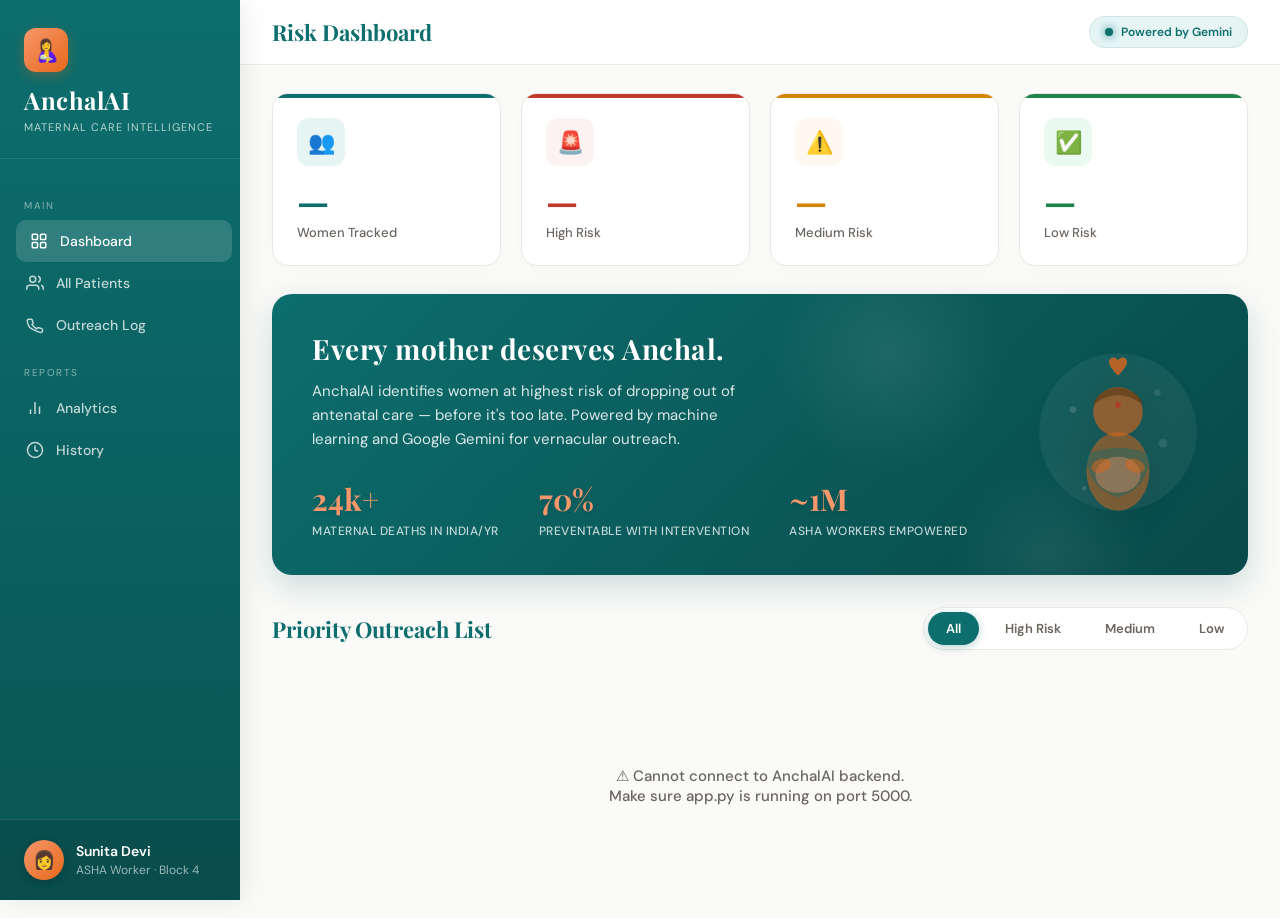
==== commit be55f2d0: "Fix broken CSS grid layout — remove double offset" ====
--- a/frontend/index.html
+++ b/frontend/index.html
@@ -61,8 +61,6 @@
 
         /* ── SIDEBAR ── */
         .layout {
-            display: grid;
-            grid-template-columns: 240px 1fr;
             min-height: 100vh;
         }
 
@@ -280,6 +278,7 @@
             gap: 20px;
             padding: 28px 32px 0;
             animation: fadeUp 0.5s ease-out forwards;
+            min-width: 0;
         }
 
         .stat-card {
@@ -291,6 +290,7 @@
             overflow: hidden;
             box-shadow: 0 4px 12px rgba(0, 0, 0, 0.02);
             transition: transform 0.2s, box-shadow 0.2s;
+            min-width: 0;
         }
 
         .stat-card:hover {
@@ -620,6 +620,7 @@
         .woman-details {
             flex: 1;
             min-width: 0;
+            overflow: hidden;
         }
 
         .woman-name {
@@ -631,7 +632,8 @@
 
         .woman-meta {
             display: flex;
-            gap: 16px;
+            gap: 10px;
+            flex-wrap: wrap;
         }
 
         .meta-chip {
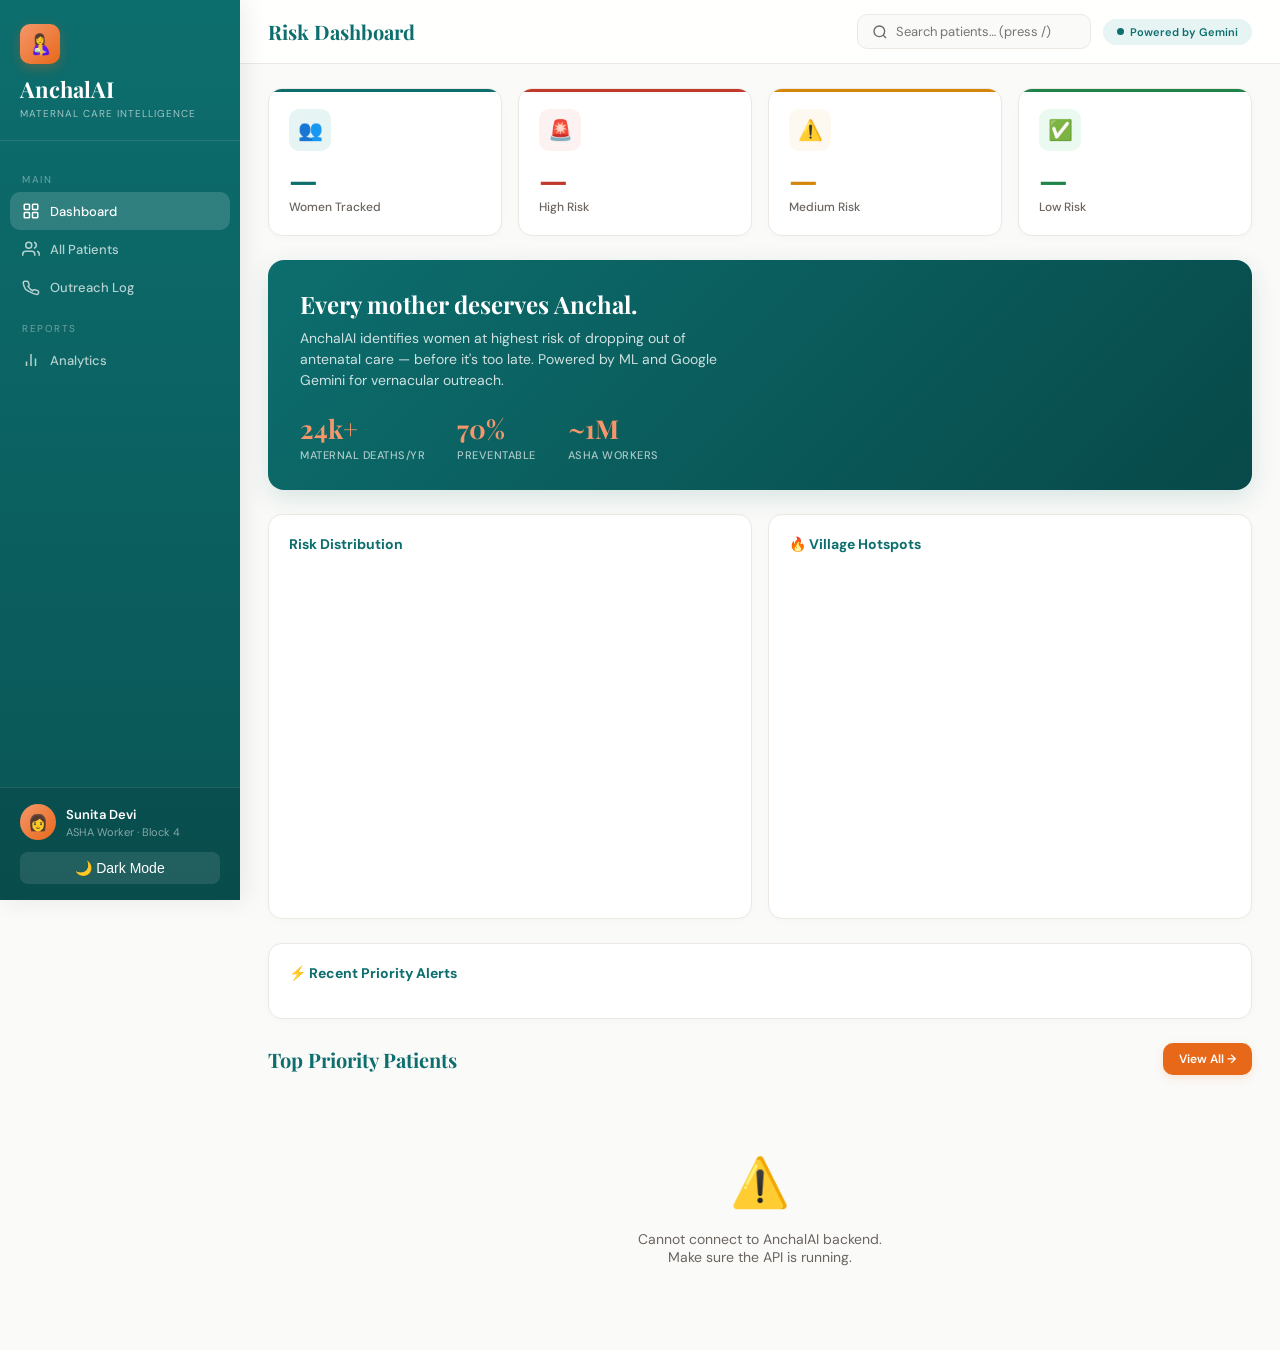
==== commit 018855e7: "Rebuild AnchalAI v2.0 — Complete product overhaul Phase 1: Data Layer - 500 realistic profiles with " ====
--- a/frontend/index.html
+++ b/frontend/index.html
@@ -1,1243 +1,203 @@
 <!DOCTYPE html>
 <html lang="en">
-
 <head>
     <meta charset="UTF-8" />
     <meta name="viewport" content="width=device-width, initial-scale=1.0" />
     <title>AnchalAI — Maternal Care Intelligence</title>
-    <link
-        href="https://fonts.googleapis.com/css2?family=Playfair+Display:wght@600;700&family=DM+Sans:wght@300;400;500;600&display=swap"
-        rel="stylesheet" />
-    <style>
-        :root {
-            --saffron: #E8681A;
-            --saffron-light: #F5976B;
-            --saffron-pale: #FDF0E8;
-            --teal: #0D6E6E;
-            --teal-light: #128080;
-            --teal-pale: #E6F4F4;
-            --crimson: #C0392B;
-            --gold: #D4860A;
-            --gold-pale: #FEF9F0;
-            --green: #1E8449;
-            --green-pale: #EAFAF1;
-            --charcoal: #1C1C1E;
-            --warm-gray: #6B6560;
-            --border: #EDE8E3;
-            --surface: #FAFAF8;
-            --white: #FFFFFF;
-        }
-
-        * {
-            margin: 0;
-            padding: 0;
-            box-sizing: border-box;
-        }
-
-        ::-webkit-scrollbar {
-            width: 8px;
-        }
-
-        ::-webkit-scrollbar-track {
-            background: transparent;
-        }
-
-        ::-webkit-scrollbar-thumb {
-            background: rgba(0, 0, 0, 0.15);
-            border-radius: 4px;
-        }
-
-        ::-webkit-scrollbar-thumb:hover {
-            background: rgba(0, 0, 0, 0.25);
-        }
-
-        body {
-            font-family: 'DM Sans', sans-serif;
-            background: var(--surface);
-            color: var(--charcoal);
-            min-height: 100vh;
-            overflow-x: hidden;
-        }
-
-        /* ── SIDEBAR ── */
-        .layout {
-            min-height: 100vh;
-        }
-
-        aside {
-            background: linear-gradient(180deg, var(--teal) 0%, #0A5555 100%);
-            color: white;
-            display: flex;
-            flex-direction: column;
-            padding: 0;
-            position: fixed;
-            top: 0;
-            left: 0;
-            height: 100vh;
-            width: 240px;
-            z-index: 10;
-            box-shadow: 4px 0 24px rgba(0, 0, 0, 0.08);
-        }
-
-        .sidebar-brand {
-            padding: 28px 24px 24px;
-            border-bottom: 1px solid rgba(255, 255, 255, 0.1);
-        }
-
-        .brand-icon {
-            width: 44px;
-            height: 44px;
-            background: linear-gradient(135deg, var(--saffron-light), var(--saffron));
-            border-radius: 12px;
-            display: flex;
-            align-items: center;
-            justify-content: center;
-            font-size: 22px;
-            margin-bottom: 12px;
-            box-shadow: 0 4px 12px rgba(232, 104, 26, 0.3);
-        }
-
-        .brand-name {
-            font-family: 'Playfair Display', serif;
-            font-size: 24px;
-            font-weight: 700;
-            letter-spacing: 0.5px;
-        }
-
-        .brand-tagline {
-            font-size: 11px;
-            opacity: 0.7;
-            margin-top: 4px;
-            text-transform: uppercase;
-            letter-spacing: 1px;
-        }
-
-        .sidebar-nav {
-            padding: 20px 12px;
-            flex: 1;
-        }
-
-        .nav-label {
-            font-size: 10px;
-            text-transform: uppercase;
-            letter-spacing: 1.5px;
-            opacity: 0.5;
-            padding: 0 12px;
-            margin-bottom: 8px;
-            margin-top: 20px;
-        }
-
-        .nav-item {
-            display: flex;
-            align-items: center;
-            gap: 12px;
-            padding: 12px 14px;
-            border-radius: 10px;
-            font-size: 14px;
-            font-weight: 500;
-            cursor: pointer;
-            transition: all 0.2s ease;
-            opacity: 0.75;
-        }
-
-        .nav-item.active {
-            background: rgba(255, 255, 255, 0.15);
-            opacity: 1;
-            transform: translateX(4px);
-        }
-
-        .nav-item:hover:not(.active) {
-            background: rgba(255, 255, 255, 0.08);
-            opacity: 1;
-            transform: translateX(2px);
-        }
-
-        .sidebar-footer {
-            padding: 20px 24px;
-            border-top: 1px solid rgba(255, 255, 255, 0.1);
-            background: rgba(0, 0, 0, 0.1);
-        }
-
-        .asha-profile {
-            display: flex;
-            align-items: center;
-            gap: 12px;
-        }
-
-        .asha-avatar {
-            width: 40px;
-            height: 40px;
-            background: linear-gradient(135deg, var(--saffron-light), var(--saffron));
-            border-radius: 50%;
-            display: flex;
-            align-items: center;
-            justify-content: center;
-            font-size: 18px;
-            box-shadow: 0 2px 8px rgba(0, 0, 0, 0.2);
-        }
-
-        .asha-name {
-            font-size: 14px;
-            font-weight: 600;
-        }
-
-        .asha-role {
-            font-size: 12px;
-            opacity: 0.6;
-            margin-top: 2px;
-        }
-
-        /* ── MAIN CONTENT ── */
-        .main-content {
-            margin-left: 240px;
-            display: flex;
-            flex-direction: column;
-            min-height: 100vh;
-        }
-
-        /* ── TOPBAR ── */
-        .topbar {
-            background: rgba(255, 255, 255, 0.9);
-            backdrop-filter: blur(8px);
-            -webkit-backdrop-filter: blur(8px);
-            border-bottom: 1px solid var(--border);
-            padding: 16px 32px;
-            display: flex;
-            align-items: center;
-            justify-content: space-between;
-            position: sticky;
-            top: 0;
-            z-index: 5;
-        }
-
-        .topbar h1 {
-            font-family: 'Playfair Display', serif;
-            font-size: 22px;
-            font-weight: 700;
-            color: var(--teal);
-        }
-
-        .topbar-right {
-            display: flex;
-            align-items: center;
-            gap: 16px;
-        }
-
-        .powered-badge {
-            display: flex;
-            align-items: center;
-            gap: 8px;
-            background: var(--teal-pale);
-            color: var(--teal);
-            padding: 8px 16px;
-            border-radius: 20px;
-            font-size: 12px;
-            font-weight: 600;
-            box-shadow: inset 0 0 0 1px rgba(13, 110, 110, 0.1);
-        }
-
-        .gemini-dot {
-            width: 8px;
-            height: 8px;
-            background: var(--teal);
-            border-radius: 50%;
-            animation: pulse 2s infinite;
-            box-shadow: 0 0 8px var(--teal-light);
-        }
-
-        @keyframes pulse {
-
-            0%,
-            100% {
-                opacity: 1;
-                transform: scale(1);
-            }
-
-            50% {
-                opacity: 0.4;
-                transform: scale(0.85);
-            }
-        }
-
-        @keyframes fadeUp {
-            from {
-                opacity: 0;
-                transform: translateY(15px);
-            }
-
-            to {
-                opacity: 1;
-                transform: translateY(0);
-            }
-        }
-
-        /* ── STATS ROW ── */
-        .stats-row {
-            display: grid;
-            grid-template-columns: repeat(4, 1fr);
-            gap: 20px;
-            padding: 28px 32px 0;
-            animation: fadeUp 0.5s ease-out forwards;
-            min-width: 0;
-        }
-
-        .stat-card {
-            background: white;
-            border-radius: 16px;
-            padding: 24px;
-            border: 1px solid var(--border);
-            position: relative;
-            overflow: hidden;
-            box-shadow: 0 4px 12px rgba(0, 0, 0, 0.02);
-            transition: transform 0.2s, box-shadow 0.2s;
-            min-width: 0;
-        }
-
-        .stat-card:hover {
-            transform: translateY(-4px);
-            box-shadow: 0 12px 24px rgba(0, 0, 0, 0.06);
-        }
-
-        .stat-card::before {
-            content: '';
-            position: absolute;
-            top: 0;
-            left: 0;
-            right: 0;
-            height: 4px;
-        }
-
-        .stat-card.total::before {
-            background: var(--teal);
-        }
-
-        .stat-card.high::before {
-            background: var(--crimson);
-        }
-
-        .stat-card.medium::before {
-            background: var(--gold);
-        }
-
-        .stat-card.low::before {
-            background: var(--green);
-        }
-
-        .stat-icon {
-            width: 48px;
-            height: 48px;
-            border-radius: 12px;
-            display: flex;
-            align-items: center;
-            justify-content: center;
-            font-size: 22px;
-            margin-bottom: 16px;
-        }
-
-        .stat-card.total .stat-icon {
-            background: var(--teal-pale);
-        }
-
-        .stat-card.high .stat-icon {
-            background: #FDF2F2;
-        }
-
-        .stat-card.medium .stat-icon {
-            background: var(--gold-pale);
-        }
-
-        .stat-card.low .stat-icon {
-            background: var(--green-pale);
-        }
-
-        .stat-number {
-            font-family: 'Playfair Display', serif;
-            font-size: 36px;
-            font-weight: 700;
-            line-height: 1;
-        }
-
-        .stat-card.total .stat-number {
-            color: var(--teal);
-        }
-
-        .stat-card.high .stat-number {
-            color: var(--crimson);
-        }
-
-        .stat-card.medium .stat-number {
-            color: var(--gold);
-        }
-
-        .stat-card.low .stat-number {
-            color: var(--green);
-        }
-
-        .stat-label {
-            font-size: 13px;
-            font-weight: 500;
-            color: var(--warm-gray);
-            margin-top: 6px;
-        }
-
-        /* ── HERO ILLUSTRATION CARD ── */
-        .hero-card {
-            margin: 28px 32px 0;
-            background: linear-gradient(135deg, var(--teal) 0%, #084949 100%);
-            border-radius: 20px;
-            padding: 36px 40px;
-            display: flex;
-            align-items: center;
-            justify-content: space-between;
-            overflow: hidden;
-            position: relative;
-            box-shadow: 0 12px 32px rgba(13, 110, 110, 0.2);
-            animation: fadeUp 0.6s ease-out forwards;
-            animation-delay: 0.1s;
-            opacity: 0;
-        }
-
-        .hero-card::before {
-            content: '';
-            position: absolute;
-            top: -60px;
-            right: 240px;
-            width: 240px;
-            height: 240px;
-            background: radial-gradient(circle, rgba(255, 255, 255, 0.08) 0%, rgba(255, 255, 255, 0) 70%);
-            border-radius: 50%;
-        }
-
-        .hero-card::after {
-            content: '';
-            position: absolute;
-            bottom: -80px;
-            right: 100px;
-            width: 200px;
-            height: 200px;
-            background: radial-gradient(circle, rgba(255, 255, 255, 0.06) 0%, rgba(255, 255, 255, 0) 70%);
-            border-radius: 50%;
-        }
-
-        .hero-text {
-            color: white;
-            position: relative;
-            z-index: 2;
-        }
-
-        .hero-text h2 {
-            font-family: 'Playfair Display', serif;
-            font-size: 28px;
-            margin-bottom: 12px;
-            font-weight: 700;
-            letter-spacing: 0.5px;
-        }
-
-        .hero-text p {
-            font-size: 15px;
-            opacity: 0.85;
-            max-width: 440px;
-            line-height: 1.6;
-        }
-
-        .hero-stats {
-            display: flex;
-            gap: 40px;
-            margin-top: 28px;
-        }
-
-        .hero-stat .hs-num {
-            font-family: 'Playfair Display', serif;
-            font-size: 30px;
-            color: var(--saffron-light);
-            font-weight: 700;
-            text-shadow: 0 2px 4px rgba(0, 0, 0, 0.1);
-        }
-
-        .hero-stat .hs-label {
-            font-size: 12px;
-            font-weight: 500;
-            opacity: 0.75;
-            margin-top: 4px;
-            text-transform: uppercase;
-            letter-spacing: 0.5px;
-        }
-
-        .hero-illustration {
-            position: relative;
-            z-index: 1;
-            filter: drop-shadow(0 8px 16px rgba(0, 0, 0, 0.15));
-            transition: transform 0.5s cubic-bezier(0.175, 0.885, 0.32, 1.275);
-        }
-
-        .hero-card:hover .hero-illustration {
-            transform: scale(1.05) translateY(-5px);
-        }
-
-        /* SVG Illustration */
-        .mother-svg {
-            width: 180px;
-            height: 180px;
-            opacity: 0.95;
-        }
-
-        /* ── WOMEN LIST ── */
-        .list-section {
-            padding: 32px;
-        }
-
-        .list-header {
-            display: flex;
-            align-items: center;
-            justify-content: space-between;
-            margin-bottom: 20px;
-            animation: fadeUp 0.6s ease-out forwards;
-            animation-delay: 0.2s;
-            opacity: 0;
-        }
-
-        .list-title {
-            font-family: 'Playfair Display', serif;
-            font-size: 22px;
-            font-weight: 700;
-            color: var(--teal);
-        }
-
-        .filter-tabs {
-            display: flex;
-            gap: 8px;
-            background: white;
-            padding: 4px;
-            border-radius: 24px;
-            border: 1px solid var(--border);
-        }
-
-        .filter-tab {
-            padding: 8px 18px;
-            border-radius: 20px;
-            font-size: 13px;
-            font-weight: 600;
-            cursor: pointer;
-            color: var(--warm-gray);
-            transition: all 0.2s ease;
-        }
-
-        .filter-tab.active {
-            background: var(--teal);
-            color: white;
-            box-shadow: 0 2px 8px rgba(13, 110, 110, 0.3);
-        }
-
-        .filter-tab:hover:not(.active) {
-            background: var(--teal-pale);
-            color: var(--teal);
-        }
-
-        .women-grid {
-            display: flex;
-            flex-direction: column;
-            gap: 12px;
-        }
-
-        .woman-card {
-            background: white;
-            border-radius: 16px;
-            padding: 20px 24px;
-            display: flex;
-            align-items: center;
-            gap: 20px;
-            border: 1px solid var(--border);
-            cursor: pointer;
-            transition: all 0.3s cubic-bezier(0.16, 1, 0.3, 1);
-            position: relative;
-            overflow: hidden;
-            opacity: 0;
-            animation: fadeUp 0.5s ease-out forwards;
-        }
-
-        .woman-card::before {
-            content: '';
-            position: absolute;
-            left: 0;
-            top: 0;
-            bottom: 0;
-            width: 5px;
-            border-radius: 5px 0 0 5px;
-            transition: width 0.2s;
-        }
-
-        .woman-card.High::before {
-            background: var(--crimson);
-        }
-
-        .woman-card.Medium::before {
-            background: var(--gold);
-        }
-
-        .woman-card.Low::before {
-            background: var(--green);
-        }
-
-        .woman-card:hover {
-            transform: translateY(-3px) scale(1.01);
-            box-shadow: 0 16px 32px rgba(0, 0, 0, 0.06);
-            border-color: transparent;
-        }
-
-        .woman-card:hover::before {
-            width: 8px;
-        }
-
-        .woman-rank {
-            font-family: 'Playfair Display', serif;
-            font-size: 20px;
-            color: #D0C8C0;
-            width: 32px;
-            text-align: center;
-            flex-shrink: 0;
-            font-weight: 600;
-        }
-
-        /* Avatar */
-        .woman-avatar {
-            width: 52px;
-            height: 52px;
-            border-radius: 14px;
-            display: flex;
-            align-items: center;
-            justify-content: center;
-            flex-shrink: 0;
-            position: relative;
-            overflow: hidden;
-            box-shadow: inset 0 0 0 1px rgba(0, 0, 0, 0.05);
-        }
-
-        .woman-avatar svg {
-            width: 100%;
-            height: 100%;
-        }
-
-        .woman-details {
-            flex: 1;
-            min-width: 0;
-            overflow: hidden;
-        }
-
-        .woman-name {
-            font-size: 16px;
-            font-weight: 700;
-            margin-bottom: 6px;
-            color: var(--charcoal);
-        }
-
-        .woman-meta {
-            display: flex;
-            gap: 10px;
-            flex-wrap: wrap;
-        }
-
-        .meta-chip {
-            display: flex;
-            align-items: center;
-            gap: 6px;
-            font-size: 13px;
-            color: var(--warm-gray);
-            font-weight: 500;
-            background: var(--surface);
-            padding: 4px 10px;
-            border-radius: 6px;
-        }
-
-        .meta-chip svg {
-            width: 14px;
-            height: 14px;
-        }
-
-        .risk-indicator {
-            display: flex;
-            flex-direction: column;
-            align-items: flex-end;
-            gap: 8px;
-            flex-shrink: 0;
-            margin-right: 16px;
-        }
-
-        .risk-percent {
-            font-family: 'Playfair Display', serif;
-            font-size: 28px;
-            font-weight: 700;
-            line-height: 1;
-        }
-
-        .risk-percent.High {
-            color: var(--crimson);
-        }
-
-        .risk-percent.Medium {
-            color: var(--gold);
-        }
-
-        .risk-percent.Low {
-            color: var(--green);
-        }
-
-        .risk-label {
-            font-size: 11px;
-            font-weight: 700;
-            padding: 4px 12px;
-            border-radius: 20px;
-            text-transform: uppercase;
-            letter-spacing: 0.8px;
-        }
-
-        .risk-label.High {
-            background: #FDF2F2;
-            color: var(--crimson);
-        }
-
-        .risk-label.Medium {
-            background: var(--gold-pale);
-            color: var(--gold);
-        }
-
-        .risk-label.Low {
-            background: var(--green-pale);
-            color: var(--green);
-        }
-
-        .reach-btn {
-            background: var(--saffron);
-            color: white;
-            border: none;
-            padding: 12px 24px;
-            border-radius: 12px;
-            font-size: 14px;
-            font-weight: 600;
-            cursor: pointer;
-            transition: all 0.2s;
-            flex-shrink: 0;
-            font-family: 'DM Sans', sans-serif;
-            box-shadow: 0 4px 12px rgba(232, 104, 26, 0.2);
-        }
-
-        .reach-btn:hover {
-            background: #D4551A;
-            transform: translateY(-2px);
-            box-shadow: 0 6px 16px rgba(232, 104, 26, 0.3);
-        }
-
-        /* ── MODAL ── */
-        .modal-overlay {
-            display: none;
-            position: fixed;
-            inset: 0;
-            background: rgba(28, 28, 30, 0.5);
-            backdrop-filter: blur(8px);
-            -webkit-backdrop-filter: blur(8px);
-            z-index: 100;
-            align-items: center;
-            justify-content: center;
-        }
-
-        .modal-overlay.active {
-            display: flex;
-        }
-
-        .modal {
-            background: white;
-            border-radius: 24px;
-            width: 90%;
-            max-width: 560px;
-            overflow: hidden;
-            box-shadow: 0 24px 80px rgba(0, 0, 0, 0.25);
-            animation: modalPop 0.4s cubic-bezier(0.16, 1, 0.3, 1);
-        }
-
-        @keyframes modalPop {
-            0% {
-                transform: scale(0.95) translateY(20px);
-                opacity: 0;
-            }
-
-            100% {
-                transform: scale(1) translateY(0);
-                opacity: 1;
-            }
-        }
-
-        .modal-header {
-            background: linear-gradient(135deg, var(--teal), #0A5555);
-            padding: 28px 32px;
-            color: white;
-            position: relative;
-        }
-
-        .modal-header-top {
-            display: flex;
-            align-items: flex-start;
-            justify-content: space-between;
-            margin-bottom: 20px;
-        }
-
-        .modal-patient-info h3 {
-            font-family: 'Playfair Display', serif;
-            font-size: 24px;
-            margin-bottom: 6px;
-            letter-spacing: 0.5px;
-        }
-
-        .modal-patient-info p {
-            font-size: 14px;
-            opacity: 0.8;
-            font-weight: 500;
-        }
-
-        .modal-risk-badge {
-            background: rgba(255, 255, 255, 0.15);
-            border-radius: 16px;
-            padding: 12px 20px;
-            text-align: center;
-            border: 1px solid rgba(255, 255, 255, 0.1);
-            backdrop-filter: blur(4px);
-        }
-
-        .modal-risk-badge .mrb-num {
-            font-family: 'Playfair Display', serif;
-            font-size: 32px;
-            font-weight: 700;
-            color: var(--saffron-light);
-            line-height: 1;
-        }
-
-        .modal-risk-badge .mrb-label {
-            font-size: 11px;
-            opacity: 0.7;
-            text-transform: uppercase;
-            letter-spacing: 1px;
-            margin-top: 4px;
-            font-weight: 600;
-        }
-
-        .close-btn {
-            position: absolute;
-            top: 16px;
-            right: 16px;
-            background: rgba(255, 255, 255, 0.15);
-            border: none;
-            color: white;
-            width: 32px;
-            height: 32px;
-            border-radius: 50%;
-            cursor: pointer;
-            font-size: 14px;
-            display: flex;
-            align-items: center;
-            justify-content: center;
-            transition: background 0.2s;
-        }
-
-        .close-btn:hover {
-            background: rgba(255, 255, 255, 0.25);
-        }
-
-        .modal-body {
-            padding: 32px;
-        }
-
-        .factors-section {
-            background: #FDF2F2;
-            border-radius: 16px;
-            padding: 20px;
-            margin-bottom: 24px;
-            border: 1px solid #F0C0C0;
-        }
-
-        .factors-title {
-            font-size: 12px;
-            font-weight: 700;
-            text-transform: uppercase;
-            letter-spacing: 1.2px;
-            color: var(--crimson);
-            margin-bottom: 12px;
-            display: flex;
-            align-items: center;
-            gap: 6px;
-        }
-
-        .factor-chips {
-            display: flex;
-            flex-wrap: wrap;
-            gap: 8px;
-        }
-
-        .factor-chip {
-            background: white;
-            border: 1px solid #F0C0C0;
-            border-radius: 20px;
-            padding: 6px 14px;
-            font-size: 13px;
-            color: var(--crimson);
-            font-weight: 500;
-            box-shadow: 0 2px 4px rgba(192, 57, 43, 0.05);
-        }
-
-        .lang-section {
-            margin-bottom: 20px;
-        }
-
-        .lang-section-label {
-            font-size: 13px;
-            font-weight: 600;
-            color: var(--warm-gray);
-            margin-bottom: 10px;
-            text-transform: uppercase;
-            letter-spacing: 0.8px;
-        }
-
-        .lang-tabs {
-            display: flex;
-            gap: 12px;
-        }
-
-        .lang-tab {
-            flex: 1;
-            padding: 12px;
-            border: 2px solid var(--border);
-            border-radius: 12px;
-            background: white;
-            cursor: pointer;
-            font-size: 14px;
-            font-weight: 600;
-            transition: all 0.2s ease;
-            font-family: 'DM Sans', sans-serif;
-            color: var(--warm-gray);
-        }
-
-        .lang-tab.active {
-            border-color: var(--teal);
-            background: var(--teal-pale);
-            color: var(--teal);
-            box-shadow: 0 4px 12px rgba(13, 110, 110, 0.1);
-        }
-
-        .message-section {
-            margin-bottom: 28px;
-        }
-
-        .message-label {
-            font-size: 13px;
-            font-weight: 600;
-            color: var(--warm-gray);
-            margin-bottom: 12px;
-            text-transform: uppercase;
-            letter-spacing: 0.8px;
-            display: flex;
-            align-items: center;
-            gap: 8px;
-        }
-
-        .gemini-tag {
-            background: linear-gradient(135deg, #4285F4, #9B72CB, #D96570);
-            color: white;
-            font-size: 11px;
-            padding: 3px 10px;
-            border-radius: 12px;
-            font-weight: 700;
-            letter-spacing: 0.5px;
-        }
-
-        .message-box {
-            background: var(--saffron-pale);
-            border: 1.5px solid #F0D0B8;
-            border-radius: 16px;
-            padding: 24px;
-            font-size: 16px;
-            line-height: 1.6;
-            min-height: 120px;
-            color: var(--charcoal);
-            position: relative;
-            box-shadow: inset 0 2px 8px rgba(0, 0, 0, 0.02);
-            transition: all 0.3s ease;
-        }
-
-        .message-box.loading {
-            color: var(--warm-gray);
-            font-style: italic;
-            font-size: 15px;
-            display: flex;
-            align-items: center;
-            gap: 12px;
-        }
-
-        .loading-dots {
-            display: flex;
-            gap: 6px;
-        }
-
-        .loading-dots span {
-            width: 8px;
-            height: 8px;
-            background: var(--saffron);
-            border-radius: 50%;
-            animation: bounce 1.2s infinite;
-        }
-
-        .loading-dots span:nth-child(2) {
-            animation-delay: 0.2s;
-        }
-
-        .loading-dots span:nth-child(3) {
-            animation-delay: 0.4s;
-        }
-
-        .modal-actions {
-            display: flex;
-            gap: 16px;
-        }
-
-        .btn-primary {
-            flex: 2;
-            background: var(--teal);
-            color: white;
-            border: none;
-            padding: 16px;
-            border-radius: 14px;
-            font-size: 15px;
-            font-weight: 700;
-            cursor: pointer;
-            font-family: 'DM Sans', sans-serif;
-            transition: all 0.2s ease;
-            box-shadow: 0 4px 16px rgba(13, 110, 110, 0.2);
-        }
-
-        .btn-primary:hover {
-            background: var(--teal-light);
-            transform: translateY(-2px);
-            box-shadow: 0 6px 20px rgba(13, 110, 110, 0.3);
-        }
-
-        .btn-secondary {
-            flex: 1;
-            background: white;
-            color: var(--warm-gray);
-            border: 2px solid var(--border);
-            padding: 16px;
-            border-radius: 14px;
-            font-size: 15px;
-            font-weight: 700;
-            cursor: pointer;
-            font-family: 'DM Sans', sans-serif;
-            transition: all 0.2s ease;
-        }
-
-        .btn-secondary:hover {
-            background: var(--surface);
-            color: var(--charcoal);
-            border-color: #D0C8C0;
-        }
-
-        .loading-state {
-            text-align: center;
-            padding: 80px;
-            color: var(--warm-gray);
-        }
-
-        .loading-state p {
-            margin-top: 16px;
-            font-size: 15px;
-            font-weight: 500;
-        }
-    </style>
+    <meta name="description" content="AnchalAI uses ML and Google Gemini to predict dropout risk for pregnant women and empower ASHA workers with intelligent outreach." />
+    <link href="https://fonts.googleapis.com/css2?family=Playfair+Display:wght@600;700&family=DM+Sans:wght@300;400;500;600;700&display=swap" rel="stylesheet" />
+    <link rel="stylesheet" href="styles.css" />
 </head>
-
 <body>
 
-    <div class="layout">
-
-        <!-- SIDEBAR -->
-        <aside>
-            <div class="sidebar-brand">
-                <div class="brand-icon">🤱</div>
-                <div class="brand-name">AnchalAI</div>
-                <div class="brand-tagline">Maternal Care Intelligence</div>
-            </div>
-
-            <nav class="sidebar-nav">
-                <div class="nav-label">Main</div>
-                <div class="nav-item active">
-                    <svg width="18" height="18" fill="none" stroke="currentColor" stroke-width="2" viewBox="0 0 24 24">
-                        <rect x="3" y="3" width="7" height="7" rx="1" />
-                        <rect x="14" y="3" width="7" height="7" rx="1" />
-                        <rect x="14" y="14" width="7" height="7" rx="1" />
-                        <rect x="3" y="14" width="7" height="7" rx="1" />
-                    </svg>
-                    Dashboard
-                </div>
-                <div class="nav-item">
-                    <svg width="18" height="18" fill="none" stroke="currentColor" stroke-width="2" viewBox="0 0 24 24">
-                        <path d="M17 21v-2a4 4 0 0 0-4-4H5a4 4 0 0 0-4 4v2" />
-                        <circle cx="9" cy="7" r="4" />
-                        <path d="M23 21v-2a4 4 0 0 0-3-3.87" />
-                        <path d="M16 3.13a4 4 0 0 1 0 7.75" />
-                    </svg>
-                    All Patients
-                </div>
-                <div class="nav-item">
-                    <svg width="18" height="18" fill="none" stroke="currentColor" stroke-width="2" viewBox="0 0 24 24">
-                        <path
-                            d="M22 16.92v3a2 2 0 0 1-2.18 2 19.79 19.79 0 0 1-8.63-3.07A19.5 19.5 0 0 1 4.69 15a19.79 19.79 0 0 1-3.07-8.67A2 2 0 0 1 3.6 4.23h3a2 2 0 0 1 2 1.72c.127.96.361 1.903.7 2.81a2 2 0 0 1-.45 2.11L7.91 11a16 16 0 0 0 6 6l.86-.86a2 2 0 0 1 2.11-.45c.907.339 1.85.573 2.81.7A2 2 0 0 1 21.73 18.5z" />
-                    </svg>
-                    Outreach Log
-                </div>
-                <div class="nav-label">Reports</div>
-                <div class="nav-item">
-                    <svg width="18" height="18" fill="none" stroke="currentColor" stroke-width="2" viewBox="0 0 24 24">
-                        <line x1="18" y1="20" x2="18" y2="10" />
-                        <line x1="12" y1="20" x2="12" y2="4" />
-                        <line x1="6" y1="20" x2="6" y2="14" />
-                    </svg>
-                    Analytics
-                </div>
-                <div class="nav-item">
-                    <svg width="18" height="18" fill="none" stroke="currentColor" stroke-width="2" viewBox="0 0 24 24">
-                        <circle cx="12" cy="12" r="10" />
-                        <polyline points="12 6 12 12 16 14" />
-                    </svg>
-                    History
-                </div>
-            </nav>
-
-            <div class="sidebar-footer">
-                <div class="asha-profile">
-                    <div class="asha-avatar">👩</div>
-                    <div>
-                        <div class="asha-name">Sunita Devi</div>
-                        <div class="asha-role">ASHA Worker · Block 4</div>
-                    </div>
-                </div>
-            </div>
-        </aside>
-
-        <!-- MAIN -->
-        <div class="main-content">
-
-            <div class="topbar">
-                <h1>Risk Dashboard</h1>
-                <div class="topbar-right">
-                    <div class="powered-badge">
-                        <div class="gemini-dot"></div>
-                        Powered by Gemini
-                    </div>
-                </div>
-            </div>
-
-            <!-- STATS -->
+    <!-- Mobile Hamburger -->
+    <button class="hamburger" onclick="toggleSidebar()">☰</button>
+    <div class="sidebar-overlay" onclick="closeSidebar()"></div>
+
+    <!-- SIDEBAR -->
+    <aside>
+        <div class="sidebar-brand">
+            <div class="brand-icon">🤱</div>
+            <div class="brand-name">AnchalAI</div>
+            <div class="brand-tagline">Maternal Care Intelligence</div>
+        </div>
+
+        <nav class="sidebar-nav">
+            <div class="nav-label">Main</div>
+            <div class="nav-item active" data-page="dashboard" onclick="navigate('dashboard')">
+                <svg fill="none" stroke="currentColor" stroke-width="2" viewBox="0 0 24 24"><rect x="3" y="3" width="7" height="7" rx="1"/><rect x="14" y="3" width="7" height="7" rx="1"/><rect x="14" y="14" width="7" height="7" rx="1"/><rect x="3" y="14" width="7" height="7" rx="1"/></svg>
+                Dashboard
+            </div>
+            <div class="nav-item" data-page="patients" onclick="navigate('patients')">
+                <svg fill="none" stroke="currentColor" stroke-width="2" viewBox="0 0 24 24"><path d="M17 21v-2a4 4 0 0 0-4-4H5a4 4 0 0 0-4 4v2"/><circle cx="9" cy="7" r="4"/><path d="M23 21v-2a4 4 0 0 0-3-3.87"/><path d="M16 3.13a4 4 0 0 1 0 7.75"/></svg>
+                All Patients
+            </div>
+            <div class="nav-item" data-page="outreach" onclick="navigate('outreach')">
+                <svg fill="none" stroke="currentColor" stroke-width="2" viewBox="0 0 24 24"><path d="M22 16.92v3a2 2 0 0 1-2.18 2 19.79 19.79 0 0 1-8.63-3.07A19.5 19.5 0 0 1 4.69 15a19.79 19.79 0 0 1-3.07-8.67A2 2 0 0 1 3.6 4.23h3a2 2 0 0 1 2 1.72c.127.96.361 1.903.7 2.81a2 2 0 0 1-.45 2.11L7.91 11a16 16 0 0 0 6 6l.86-.86a2 2 0 0 1 2.11-.45c.907.339 1.85.573 2.81.7A2 2 0 0 1 21.73 18.5z"/></svg>
+                Outreach Log
+            </div>
+            <div class="nav-label">Reports</div>
+            <div class="nav-item" data-page="analytics" onclick="navigate('analytics')">
+                <svg fill="none" stroke="currentColor" stroke-width="2" viewBox="0 0 24 24"><line x1="18" y1="20" x2="18" y2="10"/><line x1="12" y1="20" x2="12" y2="4"/><line x1="6" y1="20" x2="6" y2="14"/></svg>
+                Analytics
+            </div>
+        </nav>
+
+        <div class="sidebar-footer">
+            <div class="asha-profile">
+                <div class="asha-avatar">👩</div>
+                <div>
+                    <div class="asha-name">Sunita Devi</div>
+                    <div class="asha-role">ASHA Worker · Block 4</div>
+                </div>
+            </div>
+            <button class="theme-toggle" id="themeBtn" onclick="toggleTheme()">🌙 Dark Mode</button>
+        </div>
+    </aside>
+
+    <!-- MAIN CONTENT -->
+    <div class="main-content">
+
+        <!-- TOPBAR -->
+        <div class="topbar">
+            <h1 id="pageTitle">Risk Dashboard</h1>
+            <div class="topbar-right">
+                <div class="search-bar">
+                    <svg viewBox="0 0 24 24" fill="none" stroke="currentColor" stroke-width="2"><circle cx="11" cy="11" r="8"/><line x1="21" y1="21" x2="16.65" y2="16.65"/></svg>
+                    <input type="text" id="globalSearch" placeholder="Search patients… (press /)" oninput="onSearch(event)" />
+                </div>
+                <div class="powered-badge">
+                    <div class="gemini-dot"></div>
+                    Powered by Gemini
+                </div>
+            </div>
+        </div>
+
+        <!-- ═══════════ PAGE: DASHBOARD ═══════════ -->
+        <div class="page active" id="page-dashboard">
+            <!-- Stats -->
             <div class="stats-row">
-                <div class="stat-card total" style="animation-delay: 0.1s">
-                    <div class="stat-icon">👥</div>
-                    <div class="stat-number" id="totalCount">—</div>
-                    <div class="stat-label">Women Tracked</div>
-                </div>
-                <div class="stat-card high" style="animation-delay: 0.2s">
-                    <div class="stat-icon">🚨</div>
-                    <div class="stat-number" id="highCount">—</div>
-                    <div class="stat-label">High Risk</div>
-                </div>
-                <div class="stat-card medium" style="animation-delay: 0.3s">
-                    <div class="stat-icon">⚠️</div>
-                    <div class="stat-number" id="medCount">—</div>
-                    <div class="stat-label">Medium Risk</div>
-                </div>
-                <div class="stat-card low" style="animation-delay: 0.4s">
-                    <div class="stat-icon">✅</div>
-                    <div class="stat-number" id="lowCount">—</div>
-                    <div class="stat-label">Low Risk</div>
-                </div>
-            </div>
-
-            <!-- HERO CARD -->
+                <div class="stat-card total"><div class="stat-icon">👥</div><div class="stat-number" id="totalCount">—</div><div class="stat-label">Women Tracked</div></div>
+                <div class="stat-card high"><div class="stat-icon">🚨</div><div class="stat-number" id="highCount">—</div><div class="stat-label">High Risk</div></div>
+                <div class="stat-card medium"><div class="stat-icon">⚠️</div><div class="stat-number" id="medCount">—</div><div class="stat-label">Medium Risk</div></div>
+                <div class="stat-card low"><div class="stat-icon">✅</div><div class="stat-number" id="lowCount">—</div><div class="stat-label">Low Risk</div></div>
+            </div>
+
+            <!-- Hero -->
             <div class="hero-card">
                 <div class="hero-text">
                     <h2>Every mother deserves Anchal.</h2>
-                    <p>AnchalAI identifies women at highest risk of dropping out of antenatal care — before it's too
-                        late. Powered by machine learning and Google Gemini for vernacular outreach.</p>
+                    <p>AnchalAI identifies women at highest risk of dropping out of antenatal care — before it's too late. Powered by ML and Google Gemini for vernacular outreach.</p>
                     <div class="hero-stats">
-                        <div class="hero-stat">
-                            <div class="hs-num">24k+</div>
-                            <div class="hs-label">Maternal deaths in India/yr</div>
-                        </div>
-                        <div class="hero-stat">
-                            <div class="hs-num">70%</div>
-                            <div class="hs-label">Preventable with intervention</div>
-                        </div>
-                        <div class="hero-stat">
-                            <div class="hs-num">~1M</div>
-                            <div class="hs-label">ASHA workers empowered</div>
-                        </div>
-                    </div>
-                </div>
-
-                <!-- SVG Mother & Child Illustration -->
-                <div class="hero-illustration">
-                    <svg class="mother-svg" viewBox="0 0 160 160" fill="none" xmlns="http://www.w3.org/2000/svg">
-                        <!-- Background circle -->
-                        <circle cx="80" cy="80" r="70" fill="rgba(255,255,255,0.06)" />
-                        <!-- Mother body -->
-                        <ellipse cx="80" cy="115" rx="28" ry="35" fill="rgba(232,104,26,0.5)" />
-                        <!-- Mother head -->
-                        <circle cx="80" cy="62" r="22" fill="rgba(232,104,26,0.6)" />
-                        <!-- Hair -->
-                        <path d="M58 56 Q80 38 102 56 Q100 44 80 40 Q60 44 58 56Z" fill="rgba(100,60,20,0.7)" />
-                        <!-- Bindi -->
-                        <circle cx="80" cy="56" r="2.5" fill="rgba(192,57,43,0.9)" />
-                        <!-- Saree drape suggestion -->
-                        <path d="M52 100 Q80 88 108 100 Q108 130 80 138 Q52 130 52 100Z" fill="rgba(13,110,110,0.4)" />
-                        <!-- Baby bump -->
-                        <ellipse cx="80" cy="118" rx="20" ry="16" fill="rgba(245,151,107,0.4)" />
-                        <!-- Hands folded -->
-                        <ellipse cx="65" cy="110" rx="9" ry="6" fill="rgba(232,104,26,0.5)"
-                            transform="rotate(-20 65 110)" />
-                        <ellipse cx="95" cy="110" rx="9" ry="6" fill="rgba(232,104,26,0.5)"
-                            transform="rotate(20 95 110)" />
-                        <!-- Heart above head -->
-                        <path d="M80 30 C80 30 72 22 72 18 C72 14 76 12 80 16 C84 12 88 14 88 18 C88 22 80 30 80 30Z"
-                            fill="rgba(232,104,26,0.8)" />
-                        <!-- Decorative dots -->
-                        <circle cx="40" cy="60" r="3" fill="rgba(255,255,255,0.15)" />
-                        <circle cx="120" cy="90" r="4" fill="rgba(255,255,255,0.1)" />
-                        <circle cx="50" cy="130" r="2" fill="rgba(255,255,255,0.15)" />
-                        <circle cx="115" cy="45" r="3" fill="rgba(255,255,255,0.1)" />
-                    </svg>
-                </div>
-            </div>
-
-            <!-- WOMEN LIST -->
-            <div class="list-section">
-                <div class="list-header">
-                    <div class="list-title">Priority Outreach List</div>
-                    <div class="filter-tabs">
-                        <div class="filter-tab active" onclick="filterList('All', this)">All</div>
-                        <div class="filter-tab" onclick="filterList('High', this)">High Risk</div>
-                        <div class="filter-tab" onclick="filterList('Medium', this)">Medium</div>
-                        <div class="filter-tab" onclick="filterList('Low', this)">Low</div>
-                    </div>
-                </div>
-
-                <div class="women-grid" id="womenGrid">
-                    <div class="loading-state">
-                        <div class="loading-dots" style="justify-content:center">
-                            <span></span><span></span><span></span>
-                        </div>
-                        <p>Loading patient profiles...</p>
-                    </div>
-                </div>
-            </div>
-
-        </div>
+                        <div class="hero-stat"><div class="hs-num">24k+</div><div class="hs-label">Maternal deaths/yr</div></div>
+                        <div class="hero-stat"><div class="hs-num">70%</div><div class="hs-label">Preventable</div></div>
+                        <div class="hero-stat"><div class="hs-num">~1M</div><div class="hs-label">ASHA workers</div></div>
+                    </div>
+                </div>
+            </div>
+
+            <!-- Dashboard Grid: Charts + List -->
+            <div class="chart-grid">
+                <div class="chart-card">
+                    <h3>Risk Distribution</h3>
+                    <canvas id="dashDonut" width="300" height="220"></canvas>
+                </div>
+                <div class="chart-card">
+                    <h3>🔥 Village Hotspots</h3>
+                    <div id="villageHotspots" style="max-height:220px;overflow-y:auto"></div>
+                </div>
+            </div>
+
+            <div class="chart-grid">
+                <div class="chart-card" style="grid-column: span 2">
+                    <h3>⚡ Recent Priority Alerts</h3>
+                    <div class="activity-feed" id="activityFeed"></div>
+                </div>
+            </div>
+
+            <!-- Top 10 Patients -->
+            <div class="section-header">
+                <div class="section-title">Top Priority Patients</div>
+                <button class="reach-btn" onclick="navigate('patients')" style="font-size:12px;padding:8px 16px">View All →</button>
+            </div>
+            <div class="women-grid" id="dashboardGrid">
+                <div class="empty-state"><div class="loading-dots" style="justify-content:center"><span></span><span></span><span></span></div><p>Loading patients...</p></div>
+            </div>
+        </div>
+
+        <!-- ═══════════ PAGE: ALL PATIENTS ═══════════ -->
+        <div class="page" id="page-patients">
+            <div class="section-header">
+                <div class="section-title">All Patients</div>
+                <div class="filter-tabs">
+                    <button class="filter-tab active" onclick="filterPatients('All', this)">All</button>
+                    <button class="filter-tab" onclick="filterPatients('High', this)">High Risk</button>
+                    <button class="filter-tab" onclick="filterPatients('Medium', this)">Medium</button>
+                    <button class="filter-tab" onclick="filterPatients('Low', this)">Low</button>
+                </div>
+            </div>
+            <div class="women-grid" id="patientsGrid">
+                <div class="empty-state"><p>Loading...</p></div>
+            </div>
+            <div class="pagination" id="pagination"></div>
+        </div>
+
+        <!-- ═══════════ PAGE: OUTREACH LOG ═══════════ -->
+        <div class="page" id="page-outreach">
+            <div class="stats-row" style="grid-template-columns: repeat(3, 1fr); margin-bottom:24px">
+                <div class="stat-card total"><div class="stat-icon">📞</div><div class="stat-number" id="outreachTotal">—</div><div class="stat-label">Total Contacts</div></div>
+                <div class="stat-card medium"><div class="stat-icon">⏳</div><div class="stat-number" id="outreachPending">—</div><div class="stat-label">Pending Follow-ups</div></div>
+                <div class="stat-card low"><div class="stat-icon">✅</div><div class="stat-number">—</div><div class="stat-label">Completed</div></div>
+            </div>
+            <div class="section-header">
+                <div class="section-title">Outreach History</div>
+            </div>
+            <div id="contactsList">
+                <div class="empty-state"><div class="empty-icon">📭</div><p>No outreach contacts yet.</p></div>
+            </div>
+        </div>
+
+        <!-- ═══════════ PAGE: ANALYTICS ═══════════ -->
+        <div class="page" id="page-analytics">
+            <div class="metric-row">
+                <div class="metric-card"><div class="mc-value" id="metricTotal">—</div><div class="mc-label">Total Women</div></div>
+                <div class="metric-card"><div class="mc-value" id="metricAvgRisk">—</div><div class="mc-label">Average Risk</div></div>
+                <div class="metric-card"><div class="mc-value" id="metricContacts">—</div><div class="mc-label">Outreach Contacts</div></div>
+            </div>
+
+            <div class="chart-grid">
+                <div class="chart-card">
+                    <h3>Risk Distribution</h3>
+                    <canvas id="analyticsDonut" width="300" height="220"></canvas>
+                </div>
+                <div class="chart-card">
+                    <h3>Feature Importance — What Drives Risk?</h3>
+                    <canvas id="featureCanvas" width="500" height="280"></canvas>
+                </div>
+            </div>
+
+            <div class="chart-grid">
+                <div class="chart-card" style="grid-column: span 2">
+                    <h3>📍 Village Risk Ranking</h3>
+                    <div id="analyticsVillages" style="max-height:300px;overflow-y:auto"></div>
+                </div>
+            </div>
+
+            <!-- Model Performance -->
+            <div class="section-header" style="margin-top:24px">
+                <div class="section-title">🧠 ML Model Performance</div>
+            </div>
+            <div class="metric-row">
+                <div class="metric-card"><div class="mc-value" id="modelAccuracy" style="color:var(--green)">—</div><div class="mc-label">Accuracy</div></div>
+                <div class="metric-card"><div class="mc-value" id="modelAUC" style="color:var(--teal)">—</div><div class="mc-label">AUC-ROC</div></div>
+                <div class="metric-card"><div class="mc-value" id="modelF1" style="color:var(--gold)">—</div><div class="mc-label">F1 Score</div></div>
+            </div>
+        </div>
+
     </div>
 
     <!-- MODAL -->
-    <div class="modal-overlay" id="modalOverlay" onclick="if(event.target === this) closeModal()">
+    <div class="modal-overlay" id="modalOverlay" onclick="if(event.target===this)closeModal()">
         <div class="modal">
             <div class="modal-header">
                 <button class="close-btn" onclick="closeModal()">✕</button>
@@ -1252,13 +212,12 @@
                     </div>
                 </div>
             </div>
-
             <div class="modal-body">
+                <div id="escalationBanner"></div>
                 <div class="factors-section">
                     <div class="factors-title">⚠ Why she's flagged</div>
                     <div class="factor-chips" id="factorChips"></div>
                 </div>
-
                 <div class="lang-section">
                     <div class="lang-section-label">Message Language</div>
                     <div class="lang-tabs">
@@ -1267,18 +226,12 @@
                         <button class="lang-tab" onclick="switchLang('English', this)">English</button>
                     </div>
                 </div>
-
                 <div class="message-section">
-                    <div class="message-label">
-                        Outreach Message
-                        <span class="gemini-tag">Gemini AI ✨</span>
-                    </div>
+                    <div class="message-label">Outreach Message <span class="gemini-tag">Gemini AI ✨</span></div>
                     <div class="message-box" id="messageBox">
-                        <div class="loading-dots"><span></span><span></span><span></span></div>
-                        &nbsp; Generating...
-                    </div>
-                </div>
-
+                        <div class="loading-dots"><span></span><span></span><span></span></div>&nbsp; Generating...
+                    </div>
+                </div>
                 <div class="modal-actions">
                     <button class="btn-primary" onclick="markContacted()">✓ Mark as Contacted</button>
                     <button class="btn-secondary" onclick="closeModal()">Close</button>
@@ -1287,190 +240,9 @@
         </div>
     </div>
 
-    <script>
-        const API = "http://127.0.0.1:5000";
-        let allWomen = [];
-        let currentFilter = "All";
-        let currentProfile = null;
-        let currentLang = "Bengali";
-        let currentIndex = 0;
-
-        const names = [
-            "Rina Devi", "Sunita Mondal", "Parvati Das", "Meera Ghosh", "Anita Saha",
-            "Lakshmi Roy", "Priya Mandal", "Rekha Biswas", "Champa Sarkar", "Durga Pal",
-            "Kavita Singh", "Shanti Devi", "Radha Kumari", "Usha Bala", "Geeta Mahato",
-            "Sumitra Das", "Anjali Roy", "Bina Halder", "Mala Chatterjee", "Tara Mondal"
-        ];
-
-        // Avatar colors per risk
-        const avatarColors = {
-            High: ['#FDF2F2', '#C0392B'],
-            Medium: ['#FEF9F0', '#D4860A'],
-            Low: ['#EAFAF1', '#1E8449']
-        };
-
-        function makeAvatar(label, index) {
-            const [bg, fg] = avatarColors[label] || ['#F0F0F0', '#888'];
-            const initials = names[index] ? names[index].split(' ').map(n => n[0]).join('') : 'P';
-            return `
-      <div class="woman-avatar" style="background:${bg}">
-        <svg viewBox="0 0 48 48" xmlns="http://www.w3.org/2000/svg">
-          <circle cx="24" cy="18" r="9" fill="${fg}" opacity="0.7"/>
-          <ellipse cx="24" cy="38" rx="14" ry="10" fill="${fg}" opacity="0.5"/>
-          <text x="24" y="24" text-anchor="middle" fill="${fg}" font-size="11" font-weight="700" font-family="'DM Sans',sans-serif">${initials}</text>
-        </svg>
-      </div>
-    `;
-        }
-
-        async function loadDashboard() {
-            try {
-                const res = await fetch(`${API}/dashboard`);
-                allWomen = await res.json();
-
-                document.getElementById("totalCount").textContent = allWomen.length;
-
-                const animateCount = (id, target) => {
-                    let current = 0;
-                    const el = document.getElementById(id);
-                    const inc = target / 20;
-                    const timer = setInterval(() => {
-                        current += inc;
-                        if (current >= target) {
-                            el.textContent = target;
-                            clearInterval(timer);
-                        } else {
-                            el.textContent = Math.floor(current);
-                        }
-                    }, 30);
-                };
-
-                animateCount("totalCount", allWomen.length);
-                animateCount("highCount", allWomen.filter(w => w.risk_label === "High").length);
-                animateCount("medCount", allWomen.filter(w => w.risk_label === "Medium").length);
-                animateCount("lowCount", allWomen.filter(w => w.risk_label === "Low").length);
-
-                renderList(allWomen);
-            } catch (e) {
-                document.getElementById("womenGrid").innerHTML =
-                    `<div class="loading-state"><p>⚠ Cannot connect to AnchalAI backend.<br>Make sure app.py is running on port 5000.</p></div>`;
-            }
-        }
-
-        function renderList(women) {
-            const grid = document.getElementById("womenGrid");
-            if (women.length === 0) {
-                grid.innerHTML = `<div class="loading-state"><p>No patients in this category.</p></div>`;
-                return;
-            }
-
-            grid.innerHTML = women.map((w, i) => {
-                const missedVisit = w.attended_last_visit === 0;
-                const globalIndex = allWomen.indexOf(w);
-                return `
-        <div class="woman-card ${w.risk_label}" style="animation-delay: ${i * 0.05}s" onclick="openModal(${globalIndex})">
-          <div class="woman-rank">${i + 1}</div>
-          ${makeAvatar(w.risk_label, globalIndex)}
-          <div class="woman-details">
-            <div class="woman-name">${names[globalIndex] || 'Patient #' + w.id}</div>
-            <div class="woman-meta">
-              <span class="meta-chip">
-                <svg viewBox="0 0 24 24" fill="none" stroke="currentColor" stroke-width="2"><circle cx="12" cy="12" r="10"/><path d="M12 6v6l4 2"/></svg>
-                Age ${w.age}
-              </span>
-              <span class="meta-chip">
-                <svg viewBox="0 0 24 24" fill="none" stroke="currentColor" stroke-width="2"><path d="M21 10c0 7-9 13-9 13s-9-6-9-13a9 9 0 0 1 18 0z"/><circle cx="12" cy="10" r="3"/></svg>
-                ${w.distance_to_phc_km} km from PHC
-              </span>
-              <span class="meta-chip" style="color:${missedVisit ? 'var(--crimson)' : 'var(--green)'}; background: ${missedVisit ? '#FDF2F2' : '#EAFAF1'}; border: 1px solid ${missedVisit ? '#F8D8D8' : '#CBEBDB'}">
-                ${missedVisit ? '✗ Missed last visit' : '✓ Attended last visit'}
-              </span>
-            </div>
-          </div>
-          <div class="risk-indicator">
-            <div class="risk-percent ${w.risk_label}">${w.risk_percent}%</div>
-            <span class="risk-label ${w.risk_label}">${w.risk_label}</span>
-          </div>
-          <button class="reach-btn" onclick="event.stopPropagation(); openModal(${globalIndex})">Reach Out</button>
-        </div>
-      `;
-            }).join('');
-        }
-
-        function filterList(label, btn) {
-            currentFilter = label;
-            document.querySelectorAll('.filter-tab').forEach(b => b.classList.remove('active'));
-            btn.classList.add('active');
-            const filtered = label === 'All' ? allWomen : allWomen.filter(w => w.risk_label === label);
-            renderList(filtered);
-        }
-
-        async function openModal(index) {
-            const w = allWomen[index];
-            currentProfile = w;
-            currentIndex = index;
-            currentLang = "Bengali";
-
-            document.querySelectorAll('.lang-tab').forEach((b, i) => b.classList.toggle('active', i === 0));
-
-            document.getElementById("modalName").textContent = names[index] || 'Patient #' + w.id;
-            document.getElementById("modalMeta").textContent = `Age ${w.age} · ${w.distance_to_phc_km} km from PHC · ${w.risk_label} Risk`;
-            document.getElementById("modalRiskNum").textContent = w.risk_percent + '%';
-            document.getElementById("modalOverlay").classList.add("active");
-
-            await generateMessage();
-        }
-
-        async function generateMessage() {
-            const box = document.getElementById("messageBox");
-            box.className = "message-box loading";
-            box.innerHTML = `<div class="loading-dots"><span></span><span></span><span></span></div>&nbsp; Generating with Gemini...`;
-
-            try {
-                const res = await fetch(`${API}/predict`, {
-                    method: "POST",
-                    headers: { "Content-Type": "application/json" },
-                    body: JSON.stringify({ ...currentProfile, language: currentLang })
-                });
-                const data = await res.json();
-
-                box.className = "message-box";
-                box.textContent = data.message;
-
-                const chips = document.getElementById("factorChips");
-                chips.innerHTML = (data.top_factors || [])
-                    .map(f => `<span class="factor-chip">${f}</span>`)
-                    .join('');
-
-            } catch (e) {
-                box.className = "message-box";
-                box.textContent = "Error generating message. Check backend.";
-            }
-        }
-
-        async function switchLang(lang, btn) {
-            currentLang = lang;
-            document.querySelectorAll('.lang-tab').forEach(b => b.classList.remove('active'));
-            btn.classList.add('active');
-            await generateMessage();
-        }
-
-        function markContacted() {
-            alert(`✓ ${names[currentIndex] || 'Patient'} marked as contacted. Follow-up in 7 days.`);
-            closeModal();
-        }
-
-        function closeModal() {
-            document.getElementById("modalOverlay").classList.remove("active");
-        }
-
-
-        // Initialize
-        document.addEventListener('keydown', (e) => {
-            if (e.key === 'Escape') closeModal();
-        });
-        loadDashboard();
-    </script>
+    <!-- Toast Container -->
+    <div class="toast-container" id="toastContainer"></div>
+
+    <script src="app.js"></script>
 </body>
-
 </html>
--- a/frontend/styles.css
+++ b/frontend/styles.css
@@ -0,0 +1,724 @@
+/* ═══════════════════════════════════════════════════════════════
+   AnchalAI — Maternal Care Intelligence
+   Design System & Styles
+   ═══════════════════════════════════════════════════════════════ */
+
+:root {
+    --saffron: #E8681A;
+    --saffron-light: #F5976B;
+    --saffron-pale: #FDF0E8;
+    --teal: #0D6E6E;
+    --teal-light: #128080;
+    --teal-pale: #E6F4F4;
+    --teal-deep: #0A5555;
+    --crimson: #C0392B;
+    --crimson-pale: #FDF2F2;
+    --gold: #D4860A;
+    --gold-pale: #FEF9F0;
+    --green: #1E8449;
+    --green-pale: #EAFAF1;
+    --charcoal: #1C1C1E;
+    --warm-gray: #6B6560;
+    --border: #EDE8E3;
+    --surface: #FAFAF8;
+    --white: #FFFFFF;
+    --sidebar-w: 240px;
+    --topbar-h: 64px;
+}
+
+/* ── Dark Mode ── */
+[data-theme="dark"] {
+    --charcoal: #E8E4E0;
+    --warm-gray: #A09890;
+    --border: #2A2520;
+    --surface: #141210;
+    --white: #1C1A18;
+    --teal-pale: #0D2222;
+    --crimson-pale: #2A1414;
+    --gold-pale: #2A2010;
+    --green-pale: #0D1E14;
+    --saffron-pale: #2A1C10;
+}
+
+* { margin: 0; padding: 0; box-sizing: border-box; }
+
+::-webkit-scrollbar { width: 6px; }
+::-webkit-scrollbar-track { background: transparent; }
+::-webkit-scrollbar-thumb { background: rgba(128,128,128,0.25); border-radius: 4px; }
+
+body {
+    font-family: 'DM Sans', sans-serif;
+    background: var(--surface);
+    color: var(--charcoal);
+    min-height: 100vh;
+    overflow-x: hidden;
+}
+
+/* ── SIDEBAR ── */
+aside {
+    background: linear-gradient(180deg, var(--teal) 0%, var(--teal-deep) 100%);
+    color: white;
+    display: flex;
+    flex-direction: column;
+    position: fixed;
+    top: 0; left: 0;
+    height: 100vh;
+    width: var(--sidebar-w);
+    z-index: 50;
+    box-shadow: 4px 0 24px rgba(0,0,0,0.08);
+    transition: transform 0.3s ease;
+}
+
+.sidebar-brand {
+    padding: 24px 20px 20px;
+    border-bottom: 1px solid rgba(255,255,255,0.1);
+}
+.brand-icon {
+    width: 40px; height: 40px;
+    background: linear-gradient(135deg, var(--saffron-light), var(--saffron));
+    border-radius: 10px;
+    display: flex; align-items: center; justify-content: center;
+    font-size: 20px; margin-bottom: 10px;
+    box-shadow: 0 4px 12px rgba(232,104,26,0.3);
+}
+.brand-name {
+    font-family: 'Playfair Display', serif;
+    font-size: 22px; font-weight: 700;
+}
+.brand-tagline {
+    font-size: 10px; opacity: 0.6; margin-top: 3px;
+    text-transform: uppercase; letter-spacing: 1px;
+}
+.sidebar-nav { padding: 16px 10px; flex: 1; overflow-y: auto; }
+.nav-label {
+    font-size: 10px; text-transform: uppercase;
+    letter-spacing: 1.5px; opacity: 0.4;
+    padding: 0 12px; margin: 16px 0 6px;
+}
+.nav-item {
+    display: flex; align-items: center; gap: 10px;
+    padding: 10px 12px; border-radius: 10px;
+    font-size: 13px; font-weight: 500;
+    cursor: pointer; transition: all 0.2s; opacity: 0.7;
+    text-decoration: none; color: white;
+}
+.nav-item.active { background: rgba(255,255,255,0.15); opacity: 1; }
+.nav-item:hover:not(.active) { background: rgba(255,255,255,0.08); opacity: 1; }
+.nav-item svg { width: 18px; height: 18px; flex-shrink: 0; }
+
+.sidebar-footer {
+    padding: 16px 20px;
+    border-top: 1px solid rgba(255,255,255,0.1);
+    background: rgba(0,0,0,0.1);
+}
+.asha-profile { display: flex; align-items: center; gap: 10px; }
+.asha-avatar {
+    width: 36px; height: 36px;
+    background: linear-gradient(135deg, var(--saffron-light), var(--saffron));
+    border-radius: 50%;
+    display: flex; align-items: center; justify-content: center;
+    font-size: 16px;
+}
+.asha-name { font-size: 13px; font-weight: 600; }
+.asha-role { font-size: 11px; opacity: 0.5; margin-top: 2px; }
+
+.theme-toggle {
+    margin-top: 12px;
+    background: rgba(255,255,255,0.1);
+    border: none; color: white;
+    padding: 8px; border-radius: 8px;
+    cursor: pointer; font-size: 14px;
+    width: 100%; transition: background 0.2s;
+}
+.theme-toggle:hover { background: rgba(255,255,255,0.2); }
+
+/* ── Mobile hamburger ── */
+.hamburger {
+    display: none; position: fixed; top: 16px; left: 16px;
+    z-index: 60; background: var(--teal); border: none;
+    color: white; width: 40px; height: 40px; border-radius: 10px;
+    font-size: 20px; cursor: pointer;
+    box-shadow: 0 4px 12px rgba(0,0,0,0.15);
+}
+.sidebar-overlay {
+    display: none; position: fixed; inset: 0;
+    background: rgba(0,0,0,0.4); z-index: 45;
+}
+
+/* ── MAIN CONTENT ── */
+.main-content {
+    margin-left: var(--sidebar-w);
+    min-height: 100vh;
+    transition: margin-left 0.3s;
+}
+
+/* ── TOPBAR ── */
+.topbar {
+    background: rgba(255,255,255,0.85);
+    backdrop-filter: blur(10px);
+    border-bottom: 1px solid var(--border);
+    padding: 14px 28px;
+    display: flex; align-items: center; justify-content: space-between;
+    position: sticky; top: 0; z-index: 30;
+    height: var(--topbar-h);
+}
+[data-theme="dark"] .topbar { background: rgba(20,18,16,0.85); }
+
+.topbar h1 {
+    font-family: 'Playfair Display', serif;
+    font-size: 20px; font-weight: 700; color: var(--teal);
+}
+.topbar-right { display: flex; align-items: center; gap: 12px; }
+
+.search-bar {
+    display: flex; align-items: center; gap: 8px;
+    background: var(--surface); border: 1px solid var(--border);
+    border-radius: 10px; padding: 8px 14px;
+    transition: border-color 0.2s;
+}
+[data-theme="dark"] .search-bar { background: #1C1A18; }
+.search-bar:focus-within { border-color: var(--teal); }
+.search-bar input {
+    border: none; background: transparent; outline: none;
+    font-size: 13px; font-family: 'DM Sans', sans-serif;
+    color: var(--charcoal); width: 180px;
+}
+.search-bar svg { width: 16px; height: 16px; color: var(--warm-gray); flex-shrink: 0; }
+
+.powered-badge {
+    display: flex; align-items: center; gap: 6px;
+    background: var(--teal-pale); color: var(--teal);
+    padding: 6px 14px; border-radius: 18px;
+    font-size: 11px; font-weight: 600;
+}
+.gemini-dot {
+    width: 7px; height: 7px; background: var(--teal);
+    border-radius: 50%; animation: pulse 2s infinite;
+}
+
+/* ── PAGE CONTAINER ── */
+.page { display: none; padding: 24px 28px; }
+.page.active { display: block; animation: fadeUp 0.35s ease-out; }
+
+/* ── ANIMATIONS ── */
+@keyframes pulse {
+    0%,100% { opacity: 1; transform: scale(1); }
+    50% { opacity: 0.4; transform: scale(0.85); }
+}
+@keyframes fadeUp {
+    from { opacity: 0; transform: translateY(12px); }
+    to { opacity: 1; transform: translateY(0); }
+}
+@keyframes shimmer {
+    0% { background-position: -200% 0; }
+    100% { background-position: 200% 0; }
+}
+
+/* ── STATS ROW ── */
+.stats-row {
+    display: grid;
+    grid-template-columns: repeat(4, 1fr);
+    gap: 16px; margin-bottom: 24px;
+}
+.stat-card {
+    background: var(--white);
+    border-radius: 14px; padding: 20px;
+    border: 1px solid var(--border);
+    position: relative; overflow: hidden;
+    box-shadow: 0 2px 8px rgba(0,0,0,0.02);
+    transition: transform 0.2s, box-shadow 0.2s;
+    cursor: pointer;
+}
+.stat-card:hover {
+    transform: translateY(-3px);
+    box-shadow: 0 8px 20px rgba(0,0,0,0.05);
+}
+.stat-card::before {
+    content: ''; position: absolute;
+    top: 0; left: 0; right: 0; height: 3px;
+}
+.stat-card.total::before { background: var(--teal); }
+.stat-card.high::before { background: var(--crimson); }
+.stat-card.medium::before { background: var(--gold); }
+.stat-card.low::before { background: var(--green); }
+
+.stat-icon {
+    width: 42px; height: 42px; border-radius: 10px;
+    display: flex; align-items: center; justify-content: center;
+    font-size: 20px; margin-bottom: 12px;
+}
+.stat-card.total .stat-icon { background: var(--teal-pale); }
+.stat-card.high .stat-icon { background: var(--crimson-pale); }
+.stat-card.medium .stat-icon { background: var(--gold-pale); }
+.stat-card.low .stat-icon { background: var(--green-pale); }
+
+.stat-number {
+    font-family: 'Playfair Display', serif;
+    font-size: 32px; font-weight: 700; line-height: 1;
+}
+.stat-card.total .stat-number { color: var(--teal); }
+.stat-card.high .stat-number { color: var(--crimson); }
+.stat-card.medium .stat-number { color: var(--gold); }
+.stat-card.low .stat-number { color: var(--green); }
+
+.stat-label {
+    font-size: 12px; font-weight: 500;
+    color: var(--warm-gray); margin-top: 4px;
+}
+
+/* ── HERO ── */
+.hero-card {
+    background: linear-gradient(135deg, var(--teal) 0%, #084949 100%);
+    border-radius: 16px; padding: 28px 32px;
+    display: flex; align-items: center; justify-content: space-between;
+    overflow: hidden; position: relative;
+    box-shadow: 0 8px 24px rgba(13,110,110,0.15);
+    margin-bottom: 24px; color: white;
+}
+.hero-text h2 {
+    font-family: 'Playfair Display', serif;
+    font-size: 24px; margin-bottom: 8px;
+}
+.hero-text p { font-size: 14px; opacity: 0.8; max-width: 420px; line-height: 1.5; }
+.hero-stats { display: flex; gap: 32px; margin-top: 20px; }
+.hero-stat .hs-num {
+    font-family: 'Playfair Display', serif;
+    font-size: 26px; color: var(--saffron-light); font-weight: 700;
+}
+.hero-stat .hs-label {
+    font-size: 11px; font-weight: 500; opacity: 0.65;
+    margin-top: 2px; text-transform: uppercase; letter-spacing: 0.5px;
+}
+
+/* ── SECTION HEADERS ── */
+.section-header {
+    display: flex; align-items: center;
+    justify-content: space-between; margin-bottom: 16px;
+}
+.section-title {
+    font-family: 'Playfair Display', serif;
+    font-size: 20px; font-weight: 700; color: var(--teal);
+}
+.filter-tabs {
+    display: flex; gap: 6px; background: var(--white);
+    padding: 3px; border-radius: 20px; border: 1px solid var(--border);
+}
+.filter-tab {
+    padding: 6px 14px; border-radius: 16px;
+    font-size: 12px; font-weight: 600;
+    cursor: pointer; color: var(--warm-gray);
+    transition: all 0.2s; border: none; background: none;
+    font-family: 'DM Sans', sans-serif;
+}
+.filter-tab.active {
+    background: var(--teal); color: white;
+    box-shadow: 0 2px 8px rgba(13,110,110,0.25);
+}
+.filter-tab:hover:not(.active) { background: var(--teal-pale); color: var(--teal); }
+
+/* ── WOMAN CARD ── */
+.women-grid { display: flex; flex-direction: column; gap: 10px; }
+.woman-card {
+    background: var(--white);
+    border-radius: 14px; padding: 16px 20px;
+    display: flex; align-items: center; gap: 16px;
+    border: 1px solid var(--border);
+    cursor: pointer; transition: all 0.25s;
+    position: relative; overflow: hidden;
+}
+.woman-card::before {
+    content: ''; position: absolute;
+    left: 0; top: 0; bottom: 0; width: 4px;
+    border-radius: 4px 0 0 4px; transition: width 0.2s;
+}
+.woman-card.High::before { background: var(--crimson); }
+.woman-card.Medium::before { background: var(--gold); }
+.woman-card.Low::before { background: var(--green); }
+.woman-card:hover {
+    transform: translateY(-2px);
+    box-shadow: 0 8px 24px rgba(0,0,0,0.05);
+    border-color: transparent;
+}
+.woman-card:hover::before { width: 6px; }
+
+.woman-rank {
+    font-family: 'Playfair Display', serif;
+    font-size: 18px; color: #CCC; width: 28px;
+    text-align: center; flex-shrink: 0; font-weight: 600;
+}
+.woman-avatar {
+    width: 44px; height: 44px; border-radius: 12px;
+    display: flex; align-items: center; justify-content: center;
+    flex-shrink: 0; font-size: 13px; font-weight: 700;
+    color: white;
+}
+.woman-avatar.High { background: linear-gradient(135deg, #E74C3C, #C0392B); }
+.woman-avatar.Medium { background: linear-gradient(135deg, #F39C12, #D4860A); }
+.woman-avatar.Low { background: linear-gradient(135deg, #27AE60, #1E8449); }
+
+.woman-details { flex: 1; min-width: 0; }
+.woman-name { font-size: 14px; font-weight: 700; margin-bottom: 4px; }
+.woman-meta { display: flex; gap: 8px; flex-wrap: wrap; }
+.meta-chip {
+    font-size: 11px; color: var(--warm-gray); font-weight: 500;
+    background: var(--surface); padding: 3px 8px; border-radius: 6px;
+}
+
+.risk-indicator { display: flex; flex-direction: column; align-items: flex-end; gap: 6px; flex-shrink: 0; }
+.risk-percent {
+    font-family: 'Playfair Display', serif;
+    font-size: 24px; font-weight: 700; line-height: 1;
+}
+.risk-percent.High { color: var(--crimson); }
+.risk-percent.Medium { color: var(--gold); }
+.risk-percent.Low { color: var(--green); }
+.risk-badge {
+    font-size: 10px; font-weight: 700;
+    padding: 3px 10px; border-radius: 16px;
+    text-transform: uppercase; letter-spacing: 0.8px;
+}
+.risk-badge.High { background: var(--crimson-pale); color: var(--crimson); }
+.risk-badge.Medium { background: var(--gold-pale); color: var(--gold); }
+.risk-badge.Low { background: var(--green-pale); color: var(--green); }
+
+.reach-btn {
+    background: var(--saffron); color: white; border: none;
+    padding: 10px 18px; border-radius: 10px;
+    font-size: 12px; font-weight: 600; cursor: pointer;
+    transition: all 0.2s; flex-shrink: 0;
+    font-family: 'DM Sans', sans-serif;
+    box-shadow: 0 3px 10px rgba(232,104,26,0.15);
+}
+.reach-btn:hover {
+    background: #D4551A; transform: translateY(-2px);
+    box-shadow: 0 5px 14px rgba(232,104,26,0.25);
+}
+
+/* ── PAGINATION ── */
+.pagination {
+    display: flex; align-items: center; justify-content: center;
+    gap: 8px; margin-top: 24px;
+}
+.pagination button {
+    background: var(--white); border: 1px solid var(--border);
+    padding: 8px 14px; border-radius: 8px; cursor: pointer;
+    font-size: 13px; font-weight: 500; color: var(--charcoal);
+    font-family: 'DM Sans', sans-serif; transition: all 0.2s;
+}
+.pagination button:hover { border-color: var(--teal); color: var(--teal); }
+.pagination button.active {
+    background: var(--teal); color: white; border-color: var(--teal);
+}
+.pagination button:disabled { opacity: 0.3; cursor: default; }
+.pagination span { font-size: 13px; color: var(--warm-gray); }
+
+/* ── MODAL ── */
+.modal-overlay {
+    display: none; position: fixed; inset: 0;
+    background: rgba(28,28,30,0.5);
+    backdrop-filter: blur(8px);
+    z-index: 100; align-items: center; justify-content: center;
+}
+.modal-overlay.active { display: flex; }
+
+.modal {
+    background: var(--white); border-radius: 20px;
+    width: 92%; max-width: 580px; max-height: 90vh;
+    overflow-y: auto;
+    box-shadow: 0 24px 80px rgba(0,0,0,0.25);
+    animation: modalPop 0.35s cubic-bezier(0.16,1,0.3,1);
+}
+@keyframes modalPop {
+    0% { transform: scale(0.95) translateY(16px); opacity: 0; }
+    100% { transform: scale(1) translateY(0); opacity: 1; }
+}
+
+.modal-header {
+    background: linear-gradient(135deg, var(--teal), var(--teal-deep));
+    padding: 24px 28px; color: white; position: relative;
+}
+.modal-header-top {
+    display: flex; align-items: flex-start; justify-content: space-between;
+    margin-bottom: 16px;
+}
+.modal-patient-info h3 {
+    font-family: 'Playfair Display', serif;
+    font-size: 20px; margin-bottom: 4px;
+}
+.modal-patient-info p { font-size: 13px; opacity: 0.75; }
+
+.modal-risk-badge {
+    background: rgba(255,255,255,0.12); border-radius: 14px;
+    padding: 10px 16px; text-align: center;
+    border: 1px solid rgba(255,255,255,0.1);
+}
+.modal-risk-badge .mrb-num {
+    font-family: 'Playfair Display', serif;
+    font-size: 28px; font-weight: 700; color: var(--saffron-light);
+}
+.modal-risk-badge .mrb-label {
+    font-size: 10px; opacity: 0.6; text-transform: uppercase;
+    letter-spacing: 0.8px; margin-top: 2px; font-weight: 600;
+}
+
+.close-btn {
+    position: absolute; top: 14px; right: 14px;
+    background: rgba(255,255,255,0.12); border: none;
+    color: white; width: 30px; height: 30px; border-radius: 50%;
+    cursor: pointer; font-size: 13px;
+    display: flex; align-items: center; justify-content: center;
+}
+.close-btn:hover { background: rgba(255,255,255,0.25); }
+
+.modal-body { padding: 24px 28px; }
+
+/* Escalation banner */
+.escalation-banner {
+    padding: 12px 16px; border-radius: 12px;
+    margin-bottom: 16px; font-size: 13px; font-weight: 600;
+    display: flex; align-items: center; gap: 10px;
+    border: 1px solid;
+}
+.escalation-banner.critical {
+    background: var(--crimson-pale); border-color: #F0C0C0;
+    color: var(--crimson);
+}
+.escalation-banner.moderate {
+    background: var(--gold-pale); border-color: #F0D8A0;
+    color: var(--gold);
+}
+.escalation-banner.low {
+    background: var(--green-pale); border-color: #A0D8B0;
+    color: var(--green);
+}
+
+.factors-section {
+    background: var(--crimson-pale); border-radius: 12px;
+    padding: 16px; margin-bottom: 16px;
+    border: 1px solid #F0C0C0;
+}
+.factors-title {
+    font-size: 11px; font-weight: 700; text-transform: uppercase;
+    letter-spacing: 1px; color: var(--crimson);
+    margin-bottom: 10px; display: flex; align-items: center; gap: 6px;
+}
+.factor-chips { display: flex; flex-wrap: wrap; gap: 6px; }
+.factor-chip {
+    background: var(--white); border: 1px solid #F0C0C0;
+    border-radius: 16px; padding: 4px 12px;
+    font-size: 12px; color: var(--crimson); font-weight: 500;
+}
+
+.lang-section { margin-bottom: 16px; }
+.lang-section-label {
+    font-size: 11px; font-weight: 600; color: var(--warm-gray);
+    margin-bottom: 8px; text-transform: uppercase; letter-spacing: 0.8px;
+}
+.lang-tabs { display: flex; gap: 8px; }
+.lang-tab {
+    flex: 1; padding: 10px; border: 2px solid var(--border);
+    border-radius: 10px; background: var(--white); cursor: pointer;
+    font-size: 13px; font-weight: 600;
+    font-family: 'DM Sans', sans-serif; color: var(--warm-gray);
+    transition: all 0.2s;
+}
+.lang-tab.active {
+    border-color: var(--teal); background: var(--teal-pale); color: var(--teal);
+}
+
+.message-section { margin-bottom: 20px; }
+.message-label {
+    font-size: 11px; font-weight: 600; color: var(--warm-gray);
+    margin-bottom: 10px; text-transform: uppercase; letter-spacing: 0.8px;
+    display: flex; align-items: center; gap: 8px;
+}
+.gemini-tag {
+    background: linear-gradient(135deg, #4285F4, #9B72CB, #D96570);
+    color: white; font-size: 10px; padding: 2px 8px;
+    border-radius: 10px; font-weight: 700;
+}
+.message-box {
+    background: var(--saffron-pale); border: 1.5px solid #F0D0B8;
+    border-radius: 12px; padding: 20px;
+    font-size: 14px; line-height: 1.6; min-height: 100px;
+    color: var(--charcoal); transition: all 0.3s;
+}
+.message-box.loading {
+    color: var(--warm-gray); font-style: italic;
+    display: flex; align-items: center; gap: 10px;
+}
+
+.loading-dots { display: flex; gap: 5px; }
+.loading-dots span {
+    width: 7px; height: 7px; background: var(--saffron);
+    border-radius: 50%; animation: bounce 1.2s infinite;
+}
+.loading-dots span:nth-child(2) { animation-delay: 0.2s; }
+.loading-dots span:nth-child(3) { animation-delay: 0.4s; }
+@keyframes bounce {
+    0%,100% { transform: translateY(0); }
+    50% { transform: translateY(-6px); }
+}
+
+.modal-actions { display: flex; gap: 12px; }
+.btn-primary {
+    flex: 2; background: var(--teal); color: white; border: none;
+    padding: 14px; border-radius: 12px;
+    font-size: 14px; font-weight: 700; cursor: pointer;
+    font-family: 'DM Sans', sans-serif; transition: all 0.2s;
+    box-shadow: 0 4px 14px rgba(13,110,110,0.2);
+}
+.btn-primary:hover { background: var(--teal-light); transform: translateY(-2px); }
+.btn-secondary {
+    flex: 1; background: var(--white); color: var(--warm-gray);
+    border: 2px solid var(--border); padding: 14px; border-radius: 12px;
+    font-size: 14px; font-weight: 700; cursor: pointer;
+    font-family: 'DM Sans', sans-serif;
+}
+
+/* ── CHARTS ── */
+.chart-grid {
+    display: grid; grid-template-columns: 1fr 1fr;
+    gap: 16px; margin-bottom: 24px;
+}
+.chart-card {
+    background: var(--white); border-radius: 14px;
+    padding: 20px; border: 1px solid var(--border);
+    box-shadow: 0 2px 8px rgba(0,0,0,0.02);
+}
+.chart-card h3 {
+    font-size: 14px; font-weight: 700; color: var(--teal);
+    margin-bottom: 16px;
+}
+.chart-card canvas { width: 100% !important; }
+
+/* ── VILLAGE TABLE ── */
+.village-table {
+    width: 100%; border-collapse: collapse; font-size: 13px;
+}
+.village-table th {
+    text-align: left; padding: 10px 12px;
+    font-size: 11px; text-transform: uppercase;
+    letter-spacing: 0.8px; color: var(--warm-gray);
+    border-bottom: 2px solid var(--border);
+}
+.village-table td {
+    padding: 10px 12px; border-bottom: 1px solid var(--border);
+}
+.village-table tr:hover { background: var(--teal-pale); }
+
+/* ── OUTREACH LOG ── */
+.contact-card {
+    background: var(--white); border-radius: 12px;
+    padding: 16px 20px; border: 1px solid var(--border);
+    display: flex; align-items: center; gap: 16px;
+    margin-bottom: 10px;
+}
+.contact-card .cc-icon {
+    width: 40px; height: 40px; border-radius: 10px;
+    display: flex; align-items: center; justify-content: center;
+    font-size: 18px; flex-shrink: 0;
+    background: var(--teal-pale);
+}
+.contact-card .cc-details { flex: 1; }
+.contact-card .cc-name { font-size: 14px; font-weight: 600; }
+.contact-card .cc-meta { font-size: 12px; color: var(--warm-gray); margin-top: 2px; }
+.contact-card .cc-time { font-size: 11px; color: var(--warm-gray); flex-shrink: 0; }
+
+/* ── ACTIVITY FEED ── */
+.activity-feed { max-height: 300px; overflow-y: auto; }
+.activity-item {
+    display: flex; align-items: center; gap: 12px;
+    padding: 10px 0; border-bottom: 1px solid var(--border);
+}
+.activity-item:last-child { border: none; }
+.activity-dot {
+    width: 8px; height: 8px; border-radius: 50%; flex-shrink: 0;
+}
+.activity-dot.High { background: var(--crimson); }
+.activity-dot.Medium { background: var(--gold); }
+.activity-dot.Low { background: var(--green); }
+.activity-text { font-size: 13px; flex: 1; }
+.activity-time { font-size: 11px; color: var(--warm-gray); flex-shrink: 0; }
+
+/* ── EMPTY / LOADING ── */
+.empty-state {
+    text-align: center; padding: 60px 20px; color: var(--warm-gray);
+}
+.empty-state .empty-icon { font-size: 48px; margin-bottom: 16px; }
+.empty-state p { font-size: 14px; }
+
+.skeleton {
+    background: linear-gradient(90deg, var(--border) 25%, var(--surface) 50%, var(--border) 75%);
+    background-size: 200% 100%;
+    animation: shimmer 1.5s infinite;
+    border-radius: 8px;
+}
+
+/* ── TOAST ── */
+.toast-container {
+    position: fixed; bottom: 24px; right: 24px;
+    z-index: 200; display: flex; flex-direction: column; gap: 8px;
+}
+.toast {
+    background: var(--charcoal); color: white;
+    padding: 12px 20px; border-radius: 10px;
+    font-size: 13px; font-weight: 500;
+    box-shadow: 0 8px 24px rgba(0,0,0,0.2);
+    animation: slideInRight 0.3s ease;
+    display: flex; align-items: center; gap: 8px;
+}
+[data-theme="dark"] .toast { background: #2A2820; }
+@keyframes slideInRight {
+    from { transform: translateX(100px); opacity: 0; }
+    to { transform: translateX(0); opacity: 1; }
+}
+
+/* ── ANALYTICS METRIC CARDS ── */
+.metric-row {
+    display: grid; grid-template-columns: repeat(3, 1fr);
+    gap: 16px; margin-bottom: 24px;
+}
+.metric-card {
+    background: var(--white); border-radius: 14px;
+    padding: 20px; border: 1px solid var(--border);
+    text-align: center;
+}
+.metric-card .mc-value {
+    font-family: 'Playfair Display', serif;
+    font-size: 28px; font-weight: 700; color: var(--teal);
+}
+.metric-card .mc-label {
+    font-size: 12px; color: var(--warm-gray); margin-top: 4px;
+}
+
+/* ── RESPONSIVE ── */
+@media (max-width: 768px) {
+    aside { transform: translateX(-100%); }
+    aside.open { transform: translateX(0); }
+    .sidebar-overlay.open { display: block; }
+    .hamburger { display: flex; align-items: center; justify-content: center; }
+    .main-content { margin-left: 0; }
+    .topbar { padding: 14px 16px; padding-left: 64px; }
+    .topbar h1 { font-size: 16px; }
+    .search-bar { display: none; }
+    .page { padding: 16px; }
+    .stats-row { grid-template-columns: repeat(2, 1fr); gap: 10px; }
+    .hero-card { flex-direction: column; padding: 20px; }
+    .hero-stats { gap: 20px; }
+    .chart-grid { grid-template-columns: 1fr; }
+    .metric-row { grid-template-columns: 1fr; }
+    .woman-card { flex-wrap: wrap; }
+    .woman-meta { display: none; }
+    .modal { width: 96%; max-width: none; border-radius: 16px; }
+    .modal-header { padding: 20px; }
+    .modal-body { padding: 20px; }
+    .lang-tabs { flex-wrap: wrap; }
+}
+
+@media (max-width: 480px) {
+    .stats-row { grid-template-columns: 1fr 1fr; }
+    .stat-card { padding: 14px; }
+    .stat-number { font-size: 24px; }
+    .hero-stats { flex-wrap: wrap; }
+}
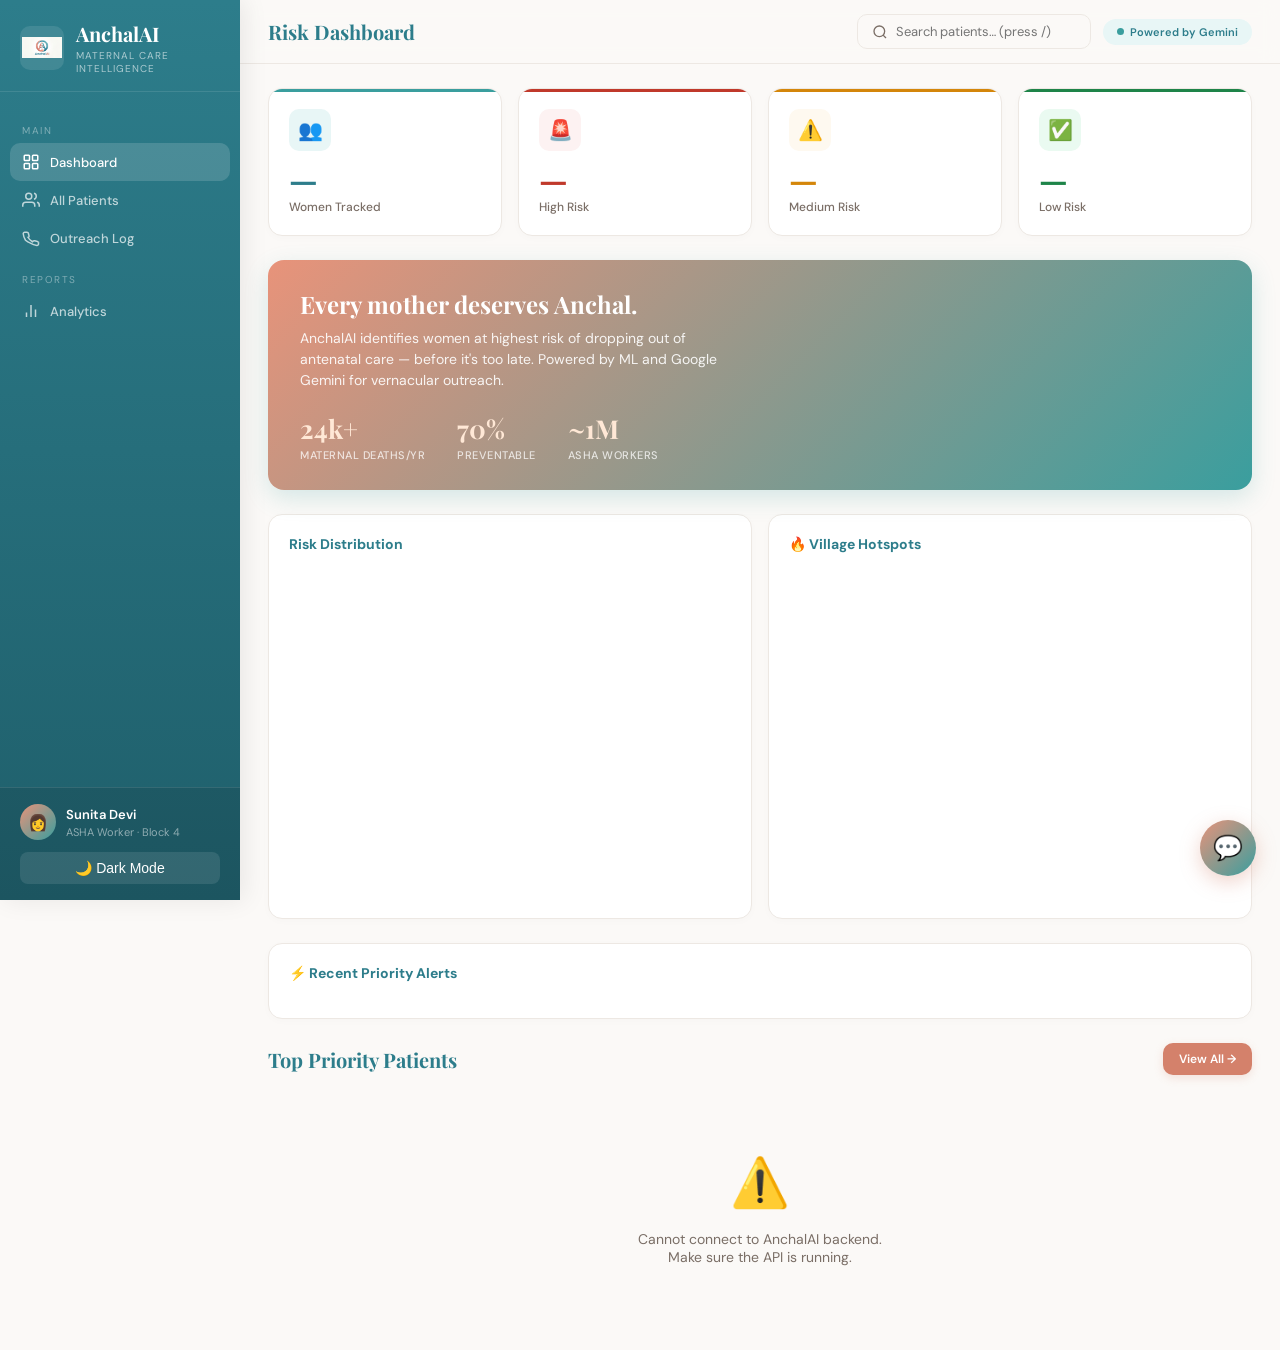
==== commit f7a3c35c: "Enhance AnchalAI v2.1 — Theme redesign + Gemini Chat Assistant - Updated color palette to terracotta" ====
--- a/frontend/index.html
+++ b/frontend/index.html
@@ -17,9 +17,11 @@
     <!-- SIDEBAR -->
     <aside>
         <div class="sidebar-brand">
-            <div class="brand-icon">🤱</div>
-            <div class="brand-name">AnchalAI</div>
-            <div class="brand-tagline">Maternal Care Intelligence</div>
+            <img src="logo.png" alt="AnchalAI" class="brand-logo" />
+            <div class="brand-text">
+                <div class="brand-name">AnchalAI</div>
+                <div class="brand-tagline">Maternal Care Intelligence</div>
+            </div>
         </div>
 
         <nav class="sidebar-nav">
@@ -240,6 +242,27 @@
         </div>
     </div>
 
+    <!-- GEMINI CHAT ASSISTANT -->
+    <button class="chat-fab" id="chatFab" onclick="toggleChat()" title="Chat with Anchal Sahayak">💬</button>
+
+    <div class="chat-panel" id="chatPanel">
+        <div class="chat-header">
+            <div class="chat-header-left">
+                <div class="ch-icon">🤖</div>
+                <div>
+                    <div class="ch-name">Anchal Sahayak</div>
+                    <div class="ch-sub">Powered by Gemini AI</div>
+                </div>
+            </div>
+            <button class="chat-close" onclick="closeChat()">✕</button>
+        </div>
+        <div class="chat-messages" id="chatMessages"></div>
+        <div class="chat-input-area">
+            <input type="text" id="chatInput" placeholder="कुछ भी पूछें... (Ask anything)" onkeydown="handleChatKeydown(event)" />
+            <button class="chat-send" onclick="sendChatMessage()">➤</button>
+        </div>
+    </div>
+
     <!-- Toast Container -->
     <div class="toast-container" id="toastContainer"></div>
 
--- a/frontend/styles.css
+++ b/frontend/styles.css
@@ -1,32 +1,42 @@
 /* ═══════════════════════════════════════════════════════════════
    AnchalAI — Maternal Care Intelligence
-   Design System & Styles
+   Design System: Terracotta/Coral → Teal/Medical Blue
    ═══════════════════════════════════════════════════════════════ */
 
+@import url('https://fonts.googleapis.com/css2?family=Playfair+Display:wght@600;700&family=DM+Sans:wght@300;400;500;600;700&display=swap');
+
 :root {
-    --saffron: #E8681A;
-    --saffron-light: #F5976B;
-    --saffron-pale: #FDF0E8;
-    --teal: #0D6E6E;
-    --teal-light: #128080;
-    --teal-pale: #E6F4F4;
-    --teal-deep: #0A5555;
+    /* ── Logo-derived Palette ── */
+    --coral: #D4816B;
+    --coral-light: #E8937A;
+    --coral-pale: #FDF0EB;
+    --coral-deep: #B8654E;
+    --teal: #3A9E9E;
+    --teal-light: #4FBDBD;
+    --teal-pale: #E8F6F6;
+    --teal-deep: #2D7D8B;
+    --teal-darker: #1F5F6B;
+    /* ── Semantic Colors ── */
     --crimson: #C0392B;
     --crimson-pale: #FDF2F2;
     --gold: #D4860A;
     --gold-pale: #FEF9F0;
     --green: #1E8449;
     --green-pale: #EAFAF1;
-    --charcoal: #1C1C1E;
-    --warm-gray: #6B6560;
+    /* ── Neutrals ── */
+    --charcoal: #2C2420;
+    --warm-gray: #7A6E66;
     --border: #EDE8E3;
-    --surface: #FAFAF8;
+    --surface: #FBF9F7;
     --white: #FFFFFF;
+    /* ── Layout ── */
     --sidebar-w: 240px;
     --topbar-h: 64px;
-}
-
-/* ── Dark Mode ── */
+    /* ── Gradient ── */
+    --brand-gradient: linear-gradient(135deg, #E8937A 0%, #3A9E9E 100%);
+    --sidebar-gradient: linear-gradient(180deg, #2D7D8B 0%, #1F5F6B 100%);
+}
+
 [data-theme="dark"] {
     --charcoal: #E8E4E0;
     --warm-gray: #A09890;
@@ -37,7 +47,7 @@
     --crimson-pale: #2A1414;
     --gold-pale: #2A2010;
     --green-pale: #0D1E14;
-    --saffron-pale: #2A1C10;
+    --coral-pale: #2A1C16;
 }
 
 * { margin: 0; padding: 0; box-sizing: border-box; }
@@ -56,7 +66,7 @@
 
 /* ── SIDEBAR ── */
 aside {
-    background: linear-gradient(180deg, var(--teal) 0%, var(--teal-deep) 100%);
+    background: var(--sidebar-gradient);
     color: white;
     display: flex;
     flex-direction: column;
@@ -70,23 +80,24 @@
 }
 
 .sidebar-brand {
-    padding: 24px 20px 20px;
+    padding: 20px 20px 16px;
     border-bottom: 1px solid rgba(255,255,255,0.1);
-}
-.brand-icon {
-    width: 40px; height: 40px;
-    background: linear-gradient(135deg, var(--saffron-light), var(--saffron));
+    display: flex; align-items: center; gap: 12px;
+}
+.brand-logo {
+    width: 44px; height: 44px;
     border-radius: 10px;
-    display: flex; align-items: center; justify-content: center;
-    font-size: 20px; margin-bottom: 10px;
-    box-shadow: 0 4px 12px rgba(232,104,26,0.3);
-}
+    object-fit: contain;
+    background: rgba(255,255,255,0.1);
+    padding: 2px;
+}
+.brand-text {}
 .brand-name {
     font-family: 'Playfair Display', serif;
-    font-size: 22px; font-weight: 700;
+    font-size: 20px; font-weight: 700;
 }
 .brand-tagline {
-    font-size: 10px; opacity: 0.6; margin-top: 3px;
+    font-size: 10px; opacity: 0.6; margin-top: 2px;
     text-transform: uppercase; letter-spacing: 1px;
 }
 .sidebar-nav { padding: 16px 10px; flex: 1; overflow-y: auto; }
@@ -114,7 +125,7 @@
 .asha-profile { display: flex; align-items: center; gap: 10px; }
 .asha-avatar {
     width: 36px; height: 36px;
-    background: linear-gradient(135deg, var(--saffron-light), var(--saffron));
+    background: var(--brand-gradient);
     border-radius: 50%;
     display: flex; align-items: center; justify-content: center;
     font-size: 16px;
@@ -135,7 +146,7 @@
 /* ── Mobile hamburger ── */
 .hamburger {
     display: none; position: fixed; top: 16px; left: 16px;
-    z-index: 60; background: var(--teal); border: none;
+    z-index: 60; background: var(--teal-deep); border: none;
     color: white; width: 40px; height: 40px; border-radius: 10px;
     font-size: 20px; cursor: pointer;
     box-shadow: 0 4px 12px rgba(0,0,0,0.15);
@@ -154,7 +165,7 @@
 
 /* ── TOPBAR ── */
 .topbar {
-    background: rgba(255,255,255,0.85);
+    background: rgba(251,249,247,0.85);
     backdrop-filter: blur(10px);
     border-bottom: 1px solid var(--border);
     padding: 14px 28px;
@@ -166,7 +177,7 @@
 
 .topbar h1 {
     font-family: 'Playfair Display', serif;
-    font-size: 20px; font-weight: 700; color: var(--teal);
+    font-size: 20px; font-weight: 700; color: var(--teal-deep);
 }
 .topbar-right { display: flex; align-items: center; gap: 12px; }
 
@@ -187,7 +198,7 @@
 
 .powered-badge {
     display: flex; align-items: center; gap: 6px;
-    background: var(--teal-pale); color: var(--teal);
+    background: var(--teal-pale); color: var(--teal-deep);
     padding: 6px 14px; border-radius: 18px;
     font-size: 11px; font-weight: 600;
 }
@@ -256,7 +267,7 @@
     font-family: 'Playfair Display', serif;
     font-size: 32px; font-weight: 700; line-height: 1;
 }
-.stat-card.total .stat-number { color: var(--teal); }
+.stat-card.total .stat-number { color: var(--teal-deep); }
 .stat-card.high .stat-number { color: var(--crimson); }
 .stat-card.medium .stat-number { color: var(--gold); }
 .stat-card.low .stat-number { color: var(--green); }
@@ -268,25 +279,25 @@
 
 /* ── HERO ── */
 .hero-card {
-    background: linear-gradient(135deg, var(--teal) 0%, #084949 100%);
+    background: var(--brand-gradient);
     border-radius: 16px; padding: 28px 32px;
     display: flex; align-items: center; justify-content: space-between;
     overflow: hidden; position: relative;
-    box-shadow: 0 8px 24px rgba(13,110,110,0.15);
+    box-shadow: 0 8px 24px rgba(58,158,158,0.2);
     margin-bottom: 24px; color: white;
 }
 .hero-text h2 {
     font-family: 'Playfair Display', serif;
     font-size: 24px; margin-bottom: 8px;
 }
-.hero-text p { font-size: 14px; opacity: 0.8; max-width: 420px; line-height: 1.5; }
+.hero-text p { font-size: 14px; opacity: 0.9; max-width: 420px; line-height: 1.5; }
 .hero-stats { display: flex; gap: 32px; margin-top: 20px; }
 .hero-stat .hs-num {
     font-family: 'Playfair Display', serif;
-    font-size: 26px; color: var(--saffron-light); font-weight: 700;
+    font-size: 26px; color: #FFE8D6; font-weight: 700;
 }
 .hero-stat .hs-label {
-    font-size: 11px; font-weight: 500; opacity: 0.65;
+    font-size: 11px; font-weight: 500; opacity: 0.75;
     margin-top: 2px; text-transform: uppercase; letter-spacing: 0.5px;
 }
 
@@ -297,7 +308,7 @@
 }
 .section-title {
     font-family: 'Playfair Display', serif;
-    font-size: 20px; font-weight: 700; color: var(--teal);
+    font-size: 20px; font-weight: 700; color: var(--teal-deep);
 }
 .filter-tabs {
     display: flex; gap: 6px; background: var(--white);
@@ -311,10 +322,10 @@
     font-family: 'DM Sans', sans-serif;
 }
 .filter-tab.active {
-    background: var(--teal); color: white;
-    box-shadow: 0 2px 8px rgba(13,110,110,0.25);
-}
-.filter-tab:hover:not(.active) { background: var(--teal-pale); color: var(--teal); }
+    background: var(--teal-deep); color: white;
+    box-shadow: 0 2px 8px rgba(45,125,139,0.25);
+}
+.filter-tab:hover:not(.active) { background: var(--teal-pale); color: var(--teal-deep); }
 
 /* ── WOMAN CARD ── */
 .women-grid { display: flex; flex-direction: column; gap: 10px; }
@@ -382,16 +393,16 @@
 .risk-badge.Low { background: var(--green-pale); color: var(--green); }
 
 .reach-btn {
-    background: var(--saffron); color: white; border: none;
+    background: var(--coral); color: white; border: none;
     padding: 10px 18px; border-radius: 10px;
     font-size: 12px; font-weight: 600; cursor: pointer;
     transition: all 0.2s; flex-shrink: 0;
     font-family: 'DM Sans', sans-serif;
-    box-shadow: 0 3px 10px rgba(232,104,26,0.15);
+    box-shadow: 0 3px 10px rgba(212,129,107,0.2);
 }
 .reach-btn:hover {
-    background: #D4551A; transform: translateY(-2px);
-    box-shadow: 0 5px 14px rgba(232,104,26,0.25);
+    background: var(--coral-deep); transform: translateY(-2px);
+    box-shadow: 0 5px 14px rgba(212,129,107,0.3);
 }
 
 /* ── PAGINATION ── */
@@ -405,9 +416,9 @@
     font-size: 13px; font-weight: 500; color: var(--charcoal);
     font-family: 'DM Sans', sans-serif; transition: all 0.2s;
 }
-.pagination button:hover { border-color: var(--teal); color: var(--teal); }
+.pagination button:hover { border-color: var(--teal); color: var(--teal-deep); }
 .pagination button.active {
-    background: var(--teal); color: white; border-color: var(--teal);
+    background: var(--teal-deep); color: white; border-color: var(--teal-deep);
 }
 .pagination button:disabled { opacity: 0.3; cursor: default; }
 .pagination span { font-size: 13px; color: var(--warm-gray); }
@@ -415,7 +426,7 @@
 /* ── MODAL ── */
 .modal-overlay {
     display: none; position: fixed; inset: 0;
-    background: rgba(28,28,30,0.5);
+    background: rgba(44,36,32,0.5);
     backdrop-filter: blur(8px);
     z-index: 100; align-items: center; justify-content: center;
 }
@@ -434,7 +445,7 @@
 }
 
 .modal-header {
-    background: linear-gradient(135deg, var(--teal), var(--teal-deep));
+    background: var(--brand-gradient);
     padding: 24px 28px; color: white; position: relative;
 }
 .modal-header-top {
@@ -445,34 +456,34 @@
     font-family: 'Playfair Display', serif;
     font-size: 20px; margin-bottom: 4px;
 }
-.modal-patient-info p { font-size: 13px; opacity: 0.75; }
+.modal-patient-info p { font-size: 13px; opacity: 0.85; }
 
 .modal-risk-badge {
-    background: rgba(255,255,255,0.12); border-radius: 14px;
+    background: rgba(255,255,255,0.15); border-radius: 14px;
     padding: 10px 16px; text-align: center;
-    border: 1px solid rgba(255,255,255,0.1);
+    border: 1px solid rgba(255,255,255,0.15);
+    backdrop-filter: blur(4px);
 }
 .modal-risk-badge .mrb-num {
     font-family: 'Playfair Display', serif;
-    font-size: 28px; font-weight: 700; color: var(--saffron-light);
+    font-size: 28px; font-weight: 700; color: #FFE8D6;
 }
 .modal-risk-badge .mrb-label {
-    font-size: 10px; opacity: 0.6; text-transform: uppercase;
+    font-size: 10px; opacity: 0.7; text-transform: uppercase;
     letter-spacing: 0.8px; margin-top: 2px; font-weight: 600;
 }
 
 .close-btn {
     position: absolute; top: 14px; right: 14px;
-    background: rgba(255,255,255,0.12); border: none;
+    background: rgba(255,255,255,0.15); border: none;
     color: white; width: 30px; height: 30px; border-radius: 50%;
     cursor: pointer; font-size: 13px;
     display: flex; align-items: center; justify-content: center;
 }
-.close-btn:hover { background: rgba(255,255,255,0.25); }
+.close-btn:hover { background: rgba(255,255,255,0.3); }
 
 .modal-body { padding: 24px 28px; }
 
-/* Escalation banner */
 .escalation-banner {
     padding: 12px 16px; border-radius: 12px;
     margin-bottom: 16px; font-size: 13px; font-weight: 600;
@@ -493,20 +504,20 @@
 }
 
 .factors-section {
-    background: var(--crimson-pale); border-radius: 12px;
+    background: var(--coral-pale); border-radius: 12px;
     padding: 16px; margin-bottom: 16px;
-    border: 1px solid #F0C0C0;
+    border: 1px solid #F0CFC0;
 }
 .factors-title {
     font-size: 11px; font-weight: 700; text-transform: uppercase;
-    letter-spacing: 1px; color: var(--crimson);
+    letter-spacing: 1px; color: var(--coral-deep);
     margin-bottom: 10px; display: flex; align-items: center; gap: 6px;
 }
 .factor-chips { display: flex; flex-wrap: wrap; gap: 6px; }
 .factor-chip {
-    background: var(--white); border: 1px solid #F0C0C0;
+    background: var(--white); border: 1px solid #F0CFC0;
     border-radius: 16px; padding: 4px 12px;
-    font-size: 12px; color: var(--crimson); font-weight: 500;
+    font-size: 12px; color: var(--coral-deep); font-weight: 500;
 }
 
 .lang-section { margin-bottom: 16px; }
@@ -523,7 +534,7 @@
     transition: all 0.2s;
 }
 .lang-tab.active {
-    border-color: var(--teal); background: var(--teal-pale); color: var(--teal);
+    border-color: var(--teal); background: var(--teal-pale); color: var(--teal-deep);
 }
 
 .message-section { margin-bottom: 20px; }
@@ -538,7 +549,7 @@
     border-radius: 10px; font-weight: 700;
 }
 .message-box {
-    background: var(--saffron-pale); border: 1.5px solid #F0D0B8;
+    background: var(--coral-pale); border: 1.5px solid #F0CFC0;
     border-radius: 12px; padding: 20px;
     font-size: 14px; line-height: 1.6; min-height: 100px;
     color: var(--charcoal); transition: all 0.3s;
@@ -550,7 +561,7 @@
 
 .loading-dots { display: flex; gap: 5px; }
 .loading-dots span {
-    width: 7px; height: 7px; background: var(--saffron);
+    width: 7px; height: 7px; background: var(--coral);
     border-radius: 50%; animation: bounce 1.2s infinite;
 }
 .loading-dots span:nth-child(2) { animation-delay: 0.2s; }
@@ -562,13 +573,13 @@
 
 .modal-actions { display: flex; gap: 12px; }
 .btn-primary {
-    flex: 2; background: var(--teal); color: white; border: none;
+    flex: 2; background: var(--teal-deep); color: white; border: none;
     padding: 14px; border-radius: 12px;
     font-size: 14px; font-weight: 700; cursor: pointer;
     font-family: 'DM Sans', sans-serif; transition: all 0.2s;
-    box-shadow: 0 4px 14px rgba(13,110,110,0.2);
-}
-.btn-primary:hover { background: var(--teal-light); transform: translateY(-2px); }
+    box-shadow: 0 4px 14px rgba(45,125,139,0.2);
+}
+.btn-primary:hover { background: var(--teal); transform: translateY(-2px); }
 .btn-secondary {
     flex: 1; background: var(--white); color: var(--warm-gray);
     border: 2px solid var(--border); padding: 14px; border-radius: 12px;
@@ -587,24 +598,20 @@
     box-shadow: 0 2px 8px rgba(0,0,0,0.02);
 }
 .chart-card h3 {
-    font-size: 14px; font-weight: 700; color: var(--teal);
+    font-size: 14px; font-weight: 700; color: var(--teal-deep);
     margin-bottom: 16px;
 }
 .chart-card canvas { width: 100% !important; }
 
 /* ── VILLAGE TABLE ── */
-.village-table {
-    width: 100%; border-collapse: collapse; font-size: 13px;
-}
+.village-table { width: 100%; border-collapse: collapse; font-size: 13px; }
 .village-table th {
     text-align: left; padding: 10px 12px;
     font-size: 11px; text-transform: uppercase;
     letter-spacing: 0.8px; color: var(--warm-gray);
     border-bottom: 2px solid var(--border);
 }
-.village-table td {
-    padding: 10px 12px; border-bottom: 1px solid var(--border);
-}
+.village-table td { padding: 10px 12px; border-bottom: 1px solid var(--border); }
 .village-table tr:hover { background: var(--teal-pale); }
 
 /* ── OUTREACH LOG ── */
@@ -632,9 +639,7 @@
     padding: 10px 0; border-bottom: 1px solid var(--border);
 }
 .activity-item:last-child { border: none; }
-.activity-dot {
-    width: 8px; height: 8px; border-radius: 50%; flex-shrink: 0;
-}
+.activity-dot { width: 8px; height: 8px; border-radius: 50%; flex-shrink: 0; }
 .activity-dot.High { background: var(--crimson); }
 .activity-dot.Medium { background: var(--gold); }
 .activity-dot.Low { background: var(--green); }
@@ -642,17 +647,13 @@
 .activity-time { font-size: 11px; color: var(--warm-gray); flex-shrink: 0; }
 
 /* ── EMPTY / LOADING ── */
-.empty-state {
-    text-align: center; padding: 60px 20px; color: var(--warm-gray);
-}
+.empty-state { text-align: center; padding: 60px 20px; color: var(--warm-gray); }
 .empty-state .empty-icon { font-size: 48px; margin-bottom: 16px; }
 .empty-state p { font-size: 14px; }
 
 .skeleton {
     background: linear-gradient(90deg, var(--border) 25%, var(--surface) 50%, var(--border) 75%);
-    background-size: 200% 100%;
-    animation: shimmer 1.5s infinite;
-    border-radius: 8px;
+    background-size: 200% 100%; animation: shimmer 1.5s infinite; border-radius: 8px;
 }
 
 /* ── TOAST ── */
@@ -686,11 +687,108 @@
 }
 .metric-card .mc-value {
     font-family: 'Playfair Display', serif;
-    font-size: 28px; font-weight: 700; color: var(--teal);
-}
-.metric-card .mc-label {
-    font-size: 12px; color: var(--warm-gray); margin-top: 4px;
-}
+    font-size: 28px; font-weight: 700; color: var(--teal-deep);
+}
+.metric-card .mc-label { font-size: 12px; color: var(--warm-gray); margin-top: 4px; }
+
+/* ═══════════════════════════════════════════════════════════════
+   GEMINI CHAT ASSISTANT — "Anchal Sahayak"
+   ═══════════════════════════════════════════════════════════════ */
+.chat-fab {
+    position: fixed; bottom: 24px; right: 24px;
+    z-index: 90; width: 56px; height: 56px;
+    border-radius: 50%; border: none; cursor: pointer;
+    background: var(--brand-gradient);
+    color: white; font-size: 24px;
+    box-shadow: 0 6px 20px rgba(212,129,107,0.35);
+    transition: all 0.3s; display: flex;
+    align-items: center; justify-content: center;
+}
+.chat-fab:hover {
+    transform: scale(1.1);
+    box-shadow: 0 8px 28px rgba(212,129,107,0.45);
+}
+.chat-fab.hidden { display: none; }
+
+.chat-panel {
+    position: fixed; bottom: 24px; right: 24px;
+    z-index: 100; width: 380px; height: 520px;
+    background: var(--white); border-radius: 20px;
+    box-shadow: 0 16px 60px rgba(0,0,0,0.2);
+    display: none; flex-direction: column;
+    overflow: hidden;
+    animation: modalPop 0.35s cubic-bezier(0.16,1,0.3,1);
+}
+.chat-panel.active { display: flex; }
+
+.chat-header {
+    background: var(--brand-gradient);
+    padding: 16px 20px; color: white;
+    display: flex; align-items: center; justify-content: space-between;
+}
+.chat-header-left { display: flex; align-items: center; gap: 10px; }
+.chat-header-left .ch-icon {
+    width: 36px; height: 36px; border-radius: 50%;
+    background: rgba(255,255,255,0.2);
+    display: flex; align-items: center; justify-content: center;
+    font-size: 18px;
+}
+.chat-header-left .ch-name { font-weight: 700; font-size: 14px; }
+.chat-header-left .ch-sub { font-size: 11px; opacity: 0.7; }
+.chat-close {
+    background: rgba(255,255,255,0.15); border: none;
+    color: white; width: 28px; height: 28px; border-radius: 50%;
+    cursor: pointer; font-size: 12px;
+    display: flex; align-items: center; justify-content: center;
+}
+
+.chat-messages {
+    flex: 1; overflow-y: auto; padding: 16px;
+    display: flex; flex-direction: column; gap: 12px;
+}
+
+.chat-msg {
+    max-width: 85%; padding: 10px 14px;
+    border-radius: 14px; font-size: 13px; line-height: 1.5;
+}
+.chat-msg.bot {
+    align-self: flex-start;
+    background: var(--teal-pale); color: var(--charcoal);
+    border-bottom-left-radius: 4px;
+}
+.chat-msg.user {
+    align-self: flex-end;
+    background: var(--teal-deep); color: white;
+    border-bottom-right-radius: 4px;
+}
+.chat-msg.typing {
+    align-self: flex-start;
+    background: var(--teal-pale); color: var(--warm-gray);
+    font-style: italic;
+}
+
+.chat-input-area {
+    padding: 12px 16px; border-top: 1px solid var(--border);
+    display: flex; gap: 8px; align-items: center;
+    background: var(--white);
+}
+.chat-input-area input {
+    flex: 1; border: 1px solid var(--border);
+    border-radius: 20px; padding: 10px 16px;
+    font-size: 13px; font-family: 'DM Sans', sans-serif;
+    outline: none; background: var(--surface);
+    color: var(--charcoal);
+}
+.chat-input-area input:focus { border-color: var(--teal); }
+.chat-send {
+    width: 38px; height: 38px; border-radius: 50%;
+    background: var(--teal-deep); color: white;
+    border: none; cursor: pointer; font-size: 16px;
+    display: flex; align-items: center; justify-content: center;
+    transition: background 0.2s;
+    flex-shrink: 0;
+}
+.chat-send:hover { background: var(--teal); }
 
 /* ── RESPONSIVE ── */
 @media (max-width: 768px) {
@@ -714,6 +812,7 @@
     .modal-header { padding: 20px; }
     .modal-body { padding: 20px; }
     .lang-tabs { flex-wrap: wrap; }
+    .chat-panel { width: calc(100vw - 32px); height: 70vh; bottom: 16px; right: 16px; }
 }
 
 @media (max-width: 480px) {
